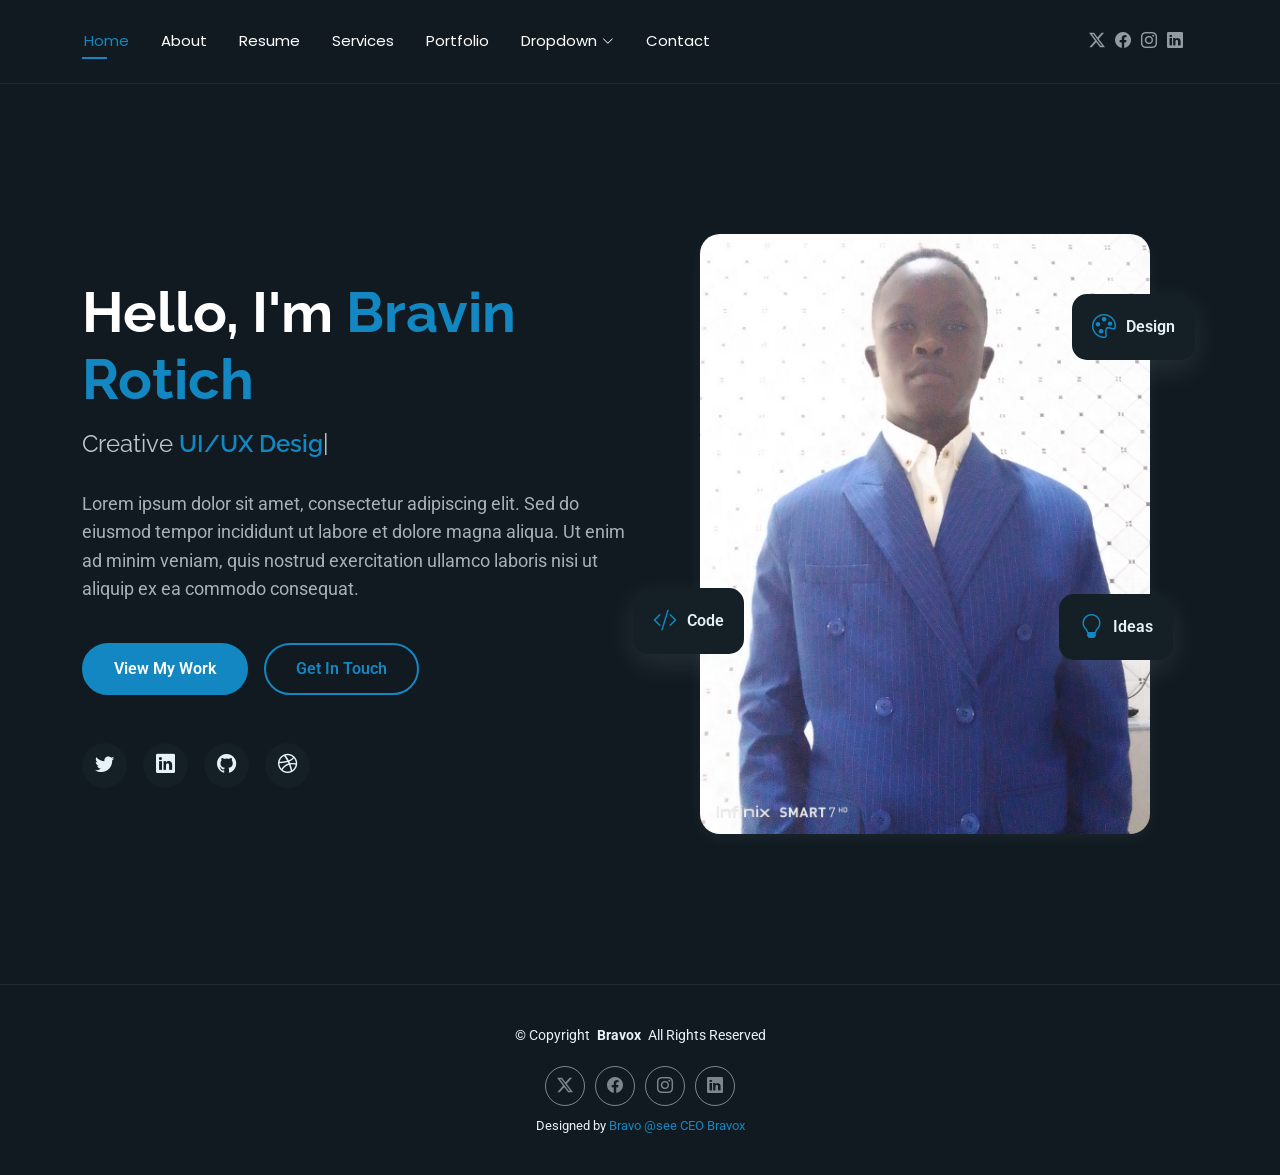
==== index.html @ 8ae65d76 "uploading the files to github now" ====
<!DOCTYPE html>
<html lang="en">

<head>
  <meta charset="utf-8">
  <meta content="width=device-width, initial-scale=1.0" name="viewport">
  <title>Index - FolioOne Bootstrap Template</title>
  <meta name="description" content="">
  <meta name="keywords" content="">

  <!-- Favicons -->
  <link href="assets/img/favicon.png" rel="icon">
  <link href="assets/img/apple-touch-icon.png" rel="apple-touch-icon">

  <!-- Fonts -->
  <link href="https://fonts.googleapis.com" rel="preconnect">
  <link href="https://fonts.gstatic.com" rel="preconnect" crossorigin>
  <link href="https://fonts.googleapis.com/css2?family=Roboto:ital,wght@0,100;0,300;0,400;0,500;0,700;0,900;1,100;1,300;1,400;1,500;1,700;1,900&family=Poppins:ital,wght@0,100;0,200;0,300;0,400;0,500;0,600;0,700;0,800;0,900;1,100;1,200;1,300;1,400;1,500;1,600;1,700;1,800;1,900&family=Raleway:ital,wght@0,100;0,200;0,300;0,400;0,500;0,600;0,700;0,800;0,900;1,100;1,200;1,300;1,400;1,500;1,600;1,700;1,800;1,900&display=swap" rel="stylesheet">

  <!-- Vendor CSS Files -->
  <link href="assets/vendor/bootstrap/css/bootstrap.min.css" rel="stylesheet">
  <link href="assets/vendor/bootstrap-icons/bootstrap-icons.css" rel="stylesheet">
  <link href="assets/vendor/aos/aos.css" rel="stylesheet">
  <link href="assets/vendor/swiper/swiper-bundle.min.css" rel="stylesheet">
  <link href="assets/vendor/glightbox/css/glightbox.min.css" rel="stylesheet">

  <!-- Main CSS File -->
  <link href="assets/css/main.css" rel="stylesheet">

  <!-- =======================================================
  * Template Name: FolioOne
  * Template URL: https://bootstrapmade.com/folioone-bootstrap-portfolio-website-template/
  * Updated: Aug 23 2025 with Bootstrap v5.3.7
  * Author: BootstrapMade.com
  * License: https://bootstrapmade.com/license/
  ======================================================== -->
</head>

<body class="index-page">

  <header id="header" class="header d-flex align-items-center light-background sticky-top">
    <div class="container position-relative d-flex align-items-center justify-content-between">

      <!-- <a href="index.html" class="logo d-flex align-items-center me-auto me-xl-0">
      <img src="assets/img/logo.webp" alt="">
      <h1 class="sitename">FolioOne</h1> 
    </a> -->

      <nav id="navmenu" class="navmenu">
        <ul>
          <li><a href="index.html" class="active">Home</a></li>
          <li><a href="about.html">About</a></li>
          <li><a href="resume.html">Resume</a></li>
          <li><a href="services.html">Services</a></li>
          <li><a href="portfolio.html">Portfolio</a></li>
          <li class="dropdown"><a href="#"><span>Dropdown</span> <i class="bi bi-chevron-down toggle-dropdown"></i></a>
            <ul>
              <li><a href="#">Dropdown 1</a></li>
              <li class="dropdown"><a href="#"><span>Deep Dropdown</span> <i class="bi bi-chevron-down toggle-dropdown"></i></a>
                <ul>
                  <li><a href="#">Deep Dropdown 1</a></li>
                  <li><a href="#">Deep Dropdown 2</a></li>
                  <li><a href="#">Deep Dropdown 3</a></li>
                  <li><a href="#">Deep Dropdown 4</a></li>
                  <li><a href="#">Deep Dropdown 5</a></li>
                </ul>
              </li>
              <li><a href="#">Dropdown 2</a></li>
              <li><a href="#">Dropdown 3</a></li>
              <li><a href="#">Dropdown 4</a></li>
            </ul>
          </li>
          <li><a href="contact.html">Contact</a></li>
        </ul>
        <i class="mobile-nav-toggle d-xl-none bi bi-list"></i>
      </nav>

      <div class="header-social-links">
        <a href="#" class="twitter"><i class="bi bi-twitter-x"></i></a>
        <a href="#" class="facebook"><i class="bi bi-facebook"></i></a>
        <a href="#" class="instagram"><i class="bi bi-instagram"></i></a>
        <a href="#" class="linkedin"><i class="bi bi-linkedin"></i></a>
      </div>

    </div>
  </header>

  <main class="main">

    <!-- Hero Section -->
    <section id="hero" class="hero section">

      <div class="container" data-aos="fade-up" data-aos-delay="100">

        <div class="row gy-4 align-items-center">
          <div class="col-lg-6 order-2 order-lg-1">
            <div class="hero-content">
              <h1 data-aos="fade-up" data-aos-delay="200">Hello, I'm <span class="highlight">Bravin Rotich</span></h1>
              <h2 data-aos="fade-up" data-aos-delay="300">Creative <span class="typed" data-typed-items="UI/UX Designer, Web Developer, Digital Artist, Brand Strategist"></span></h2>
              <p data-aos="fade-up" data-aos-delay="400">Lorem ipsum dolor sit amet, consectetur adipiscing elit. Sed do eiusmod tempor incididunt ut labore et dolore magna aliqua. Ut enim ad minim veniam, quis nostrud exercitation ullamco laboris nisi ut aliquip ex ea commodo consequat.</p>
              <div class="hero-actions" data-aos="fade-up" data-aos-delay="500">
                <a href="portfolio.html" class="btn btn-primary">View My Work</a>
                <a href="contact.html" class="btn btn-outline">Get In Touch</a>
              </div>
              <div class="social-links" data-aos="fade-up" data-aos-delay="600">
                <a href="#"><i class="bi bi-twitter"></i></a>
                <a href="#"><i class="bi bi-linkedin"></i></a>
                <a href="#"><i class="bi bi-github"></i></a>
                <a href="#"><i class="bi bi-dribbble"></i></a>
              </div>
            </div>
          </div>
          <div class="col-lg-6 order-1 order-lg-2">
            <div class="hero-image" data-aos="zoom-in" data-aos-delay="300">
              <div class="image-wrapper">
                <img src="assets/img/profile/bravox.jpg" alt="Sarah Mitchell" class="img-fluid">
                <div class="floating-elements">
                  <div class="floating-card design" data-aos="fade-left" data-aos-delay="700">
                    <i class="bi bi-palette"></i>
                    <span>Design</span>
                  </div>
                  <div class="floating-card code" data-aos="fade-right" data-aos-delay="800">
                    <i class="bi bi-code-slash"></i>
                    <span>Code</span>
                  </div>
                  <div class="floating-card creativity" data-aos="fade-up" data-aos-delay="900">
                    <i class="bi bi-lightbulb"></i>
                    <span>Ideas</span>
                  </div>
                </div>
              </div>
            </div>
          </div>
        </div>

      </div>

    </section><!-- /Hero Section -->

  </main>

  <footer id="footer" class="footer">

    <div class="container">
      <div class="copyright text-center ">
        <p>© <span>Copyright</span> <strong class="px-1 sitename">Bravox</strong> <span>All Rights Reserved<br></span></p>
      </div>
      <div class="social-links d-flex justify-content-center">
        <a href=""><i class="bi bi-twitter-x"></i></a>
        <a href=""><i class="bi bi-facebook"></i></a>
        <a href=""><i class="bi bi-instagram"></i></a>
        <a href=""><i class="bi bi-linkedin"></i></a>
      </div>
      <div class="credits">
        <!-- All the links in the footer should remain intact. -->
        <!-- You can delete the links only if you've purchased the pro version. -->
        <!-- Licensing information: https://bootstrapmade.com/license/ -->
        <!-- Purchase the pro version with working PHP/AJAX contact form: [buy-url] -->
        Designed by <a href="https://bootstrapmade.com/">Bravo @see CEO Bravox</a>
      </div>
    </div>

  </footer>

  <!-- Scroll Top -->
  <a href="#" id="scroll-top" class="scroll-top d-flex align-items-center justify-content-center"><i class="bi bi-arrow-up-short"></i></a>

  <!-- Preloader -->
  <div id="preloader"></div>

  <!-- Vendor JS Files -->
  <script src="assets/vendor/bootstrap/js/bootstrap.bundle.min.js"></script>
  <script src="assets/vendor/php-email-form/validate.js"></script>
  <script src="assets/vendor/aos/aos.js"></script>
  <script src="assets/vendor/typed.js/typed.umd.js"></script>
  <script src="assets/vendor/waypoints/noframework.waypoints.js"></script>
  <script src="assets/vendor/purecounter/purecounter_vanilla.js"></script>
  <script src="assets/vendor/swiper/swiper-bundle.min.js"></script>
  <script src="assets/vendor/imagesloaded/imagesloaded.pkgd.min.js"></script>
  <script src="assets/vendor/isotope-layout/isotope.pkgd.min.js"></script>
  <script src="assets/vendor/glightbox/js/glightbox.min.js"></script>

  <!-- Main JS File -->
  <script src="assets/js/main.js"></script>

</body>

</html>
---- assets/css/main.css ----
/**
* Template Name: FolioOne
* Template URL: https://bootstrapmade.com/folioone-bootstrap-portfolio-website-template/
* Updated: Aug 23 2025 with Bootstrap v5.3.7
* Author: BootstrapMade.com
* License: https://bootstrapmade.com/license/
*/

/*--------------------------------------------------------------
# Font & Color Variables
# Help: https://bootstrapmade.com/color-system/
--------------------------------------------------------------*/
/* Fonts */
:root {
  --default-font: "Roboto",  system-ui, -apple-system, "Segoe UI", Roboto, "Helvetica Neue", Arial, "Noto Sans", "Liberation Sans", sans-serif, "Apple Color Emoji", "Segoe UI Emoji", "Segoe UI Symbol", "Noto Color Emoji";
  --heading-font: "Raleway",  sans-serif;
  --nav-font: "Poppins",  sans-serif;
}

/* Global Colors - The following color variables are used throughout the website. Updating them here will change the color scheme of the entire website */
:root { 
  --background-color: #101a20; /* Background color for the entire website, including individual sections */
  --default-color: #e7f2f7; /* Default color used for the majority of the text content across the entire website */
  --heading-color: #ffffff; /* Color for headings, subheadings and title throughout the website */
  --accent-color: #1387c1; /* Accent color that represents your brand on the website. It's used for buttons, links, and other elements that need to stand out */
  --surface-color: #141f26; /* The surface color is used as a background of boxed elements within sections, such as cards, icon boxes, or other elements that require a visual separation from the global background. */
  --contrast-color: #ffffff; /* Contrast color for text, ensuring readability against backgrounds of accent, heading, or default colors. */
}

/* Nav Menu Colors - The following color variables are used specifically for the navigation menu. They are separate from the global colors to allow for more customization options */
:root {
  --nav-color: #ffffff;  /* The default color of the main navmenu links */
  --nav-hover-color: #1387c1; /* Applied to main navmenu links when they are hovered over or active */
  --nav-mobile-background-color: #213642; /* Used as the background color for mobile navigation menu */
  --nav-dropdown-background-color: #051117; /* Used as the background color for dropdown items that appear when hovering over primary navigation items */
  --nav-dropdown-color: #e7f2f7; /* Used for navigation links of the dropdown items in the navigation menu. */
  --nav-dropdown-hover-color: #1387c1; /* Similar to --nav-hover-color, this color is applied to dropdown navigation links when they are hovered over. */
}

/* Color Presets - These classes override global colors when applied to any section or element, providing reuse of the sam color scheme. */

.light-background {
  --background-color: #142027;
  --surface-color: #325264;
}

.dark-background {
  --background-color: #0b1419;
  --default-color: #ffffff;
  --heading-color: #ffffff;
  --surface-color: #252525;
  --contrast-color: #ffffff;
}

/* Smooth scroll */
:root {
  scroll-behavior: smooth;
}

/*--------------------------------------------------------------
# General Styling & Shared Classes
--------------------------------------------------------------*/
body {
  color: var(--default-color);
  background-color: var(--background-color);
  font-family: var(--default-font);
}

a {
  color: var(--accent-color);
  text-decoration: none;
  transition: 0.3s;
}

a:hover {
  color: color-mix(in srgb, var(--accent-color), transparent 25%);
  text-decoration: none;
}

h1,
h2,
h3,
h4,
h5,
h6 {
  color: var(--heading-color);
  font-family: var(--heading-font);
}

/* PHP Email Form Messages
------------------------------*/
.php-email-form .error-message {
  display: none;
  background: #df1529;
  color: #ffffff;
  text-align: left;
  padding: 15px;
  margin-bottom: 24px;
  font-weight: 600;
}

.php-email-form .sent-message {
  display: none;
  color: #ffffff;
  background: #059652;
  text-align: center;
  padding: 15px;
  margin-bottom: 24px;
  font-weight: 600;
}

.php-email-form .loading {
  display: none;
  background: var(--surface-color);
  text-align: center;
  padding: 15px;
  margin-bottom: 24px;
}

.php-email-form .loading:before {
  content: "";
  display: inline-block;
  border-radius: 50%;
  width: 24px;
  height: 24px;
  margin: 0 10px -6px 0;
  border: 3px solid var(--accent-color);
  border-top-color: var(--surface-color);
  animation: php-email-form-loading 1s linear infinite;
}

@keyframes php-email-form-loading {
  0% {
    transform: rotate(0deg);
  }

  100% {
    transform: rotate(360deg);
  }
}

/*--------------------------------------------------------------
# Global Header
--------------------------------------------------------------*/
.header {
  --background-color: rgba(255, 255, 255, 0);
  color: var(--default-color);
  background-color: var(--background-color);
  padding: 15px 0;
  transition: all 0.5s;
  z-index: 997;
  border-bottom: 1px solid color-mix(in srgb, var(--default-color), transparent 92%);
}

.header .logo {
  line-height: 1;
}

.header .logo img {
  max-height: 36px;
  margin-right: 8px;
}

.header .logo h1 {
  font-size: 32px;
  margin: 0;
  font-weight: 400;
  color: var(--heading-color);
}

.header .header-social-links {
  padding-right: 15px;
}

.header .header-social-links a {
  color: color-mix(in srgb, var(--default-color), transparent 40%);
  padding-left: 6px;
  display: inline-block;
  transition: 0.3s;
  font-size: 16px;
}

.header .header-social-links a:hover {
  color: var(--default-color);
}

.header .header-social-links a i {
  line-height: 0px;
}

@media (max-width: 1200px) {
  .header .logo {
    order: 1;
  }

  .header .header-social-links {
    order: 2;
  }

  .header .navmenu {
    order: 3;
  }
}

/* Global Header on Scroll
------------------------------*/
.scrolled .header {
  --background-color: rgba(16, 26, 32, 0.9);
}

/*--------------------------------------------------------------
# Navigation Menu
--------------------------------------------------------------*/
/* Desktop Navigation */
@media (min-width: 1200px) {
  .navmenu {
    padding: 0;
  }

  .navmenu ul {
    margin: 0;
    padding: 0;
    display: flex;
    list-style: none;
    align-items: center;
  }

  .navmenu li {
    position: relative;
  }

  .navmenu>ul>li {
    white-space: nowrap;
    padding: 15px 28px 15px 0;
  }

  .navmenu>ul>li:last-child {
    padding-right: 0;
  }

  .navmenu a,
  .navmenu a:focus {
    color: var(--nav-color);
    font-size: 15px;
    padding: 0 2px;
    font-family: var(--nav-font);
    font-weight: 400;
    display: flex;
    align-items: center;
    justify-content: space-between;
    white-space: nowrap;
    transition: 0.3s;
    position: relative;
  }

  .navmenu a i,
  .navmenu a:focus i {
    font-size: 12px;
    line-height: 0;
    margin-left: 5px;
    transition: 0.3s;
  }

  .navmenu>ul>li>a:before {
    content: "";
    position: absolute;
    height: 2px;
    bottom: -6px;
    left: 0;
    background-color: var(--nav-hover-color);
    visibility: hidden;
    width: 0px;
    transition: all 0.3s ease-in-out 0s;
  }

  .navmenu a:hover:before,
  .navmenu li:hover>a:before,
  .navmenu .active:before {
    visibility: visible;
    width: 25px;
  }

  .navmenu li:hover>a,
  .navmenu .active,
  .navmenu .active:focus {
    color: var(--nav-hover-color);
  }

  .navmenu .dropdown ul {
    margin: 0;
    padding: 10px 0;
    background: var(--nav-dropdown-background-color);
    display: block;
    position: absolute;
    visibility: hidden;
    left: -5px;
    top: 130%;
    opacity: 0;
    transition: 0.3s;
    border-radius: 4px;
    z-index: 99;
    box-shadow: 0px 0px 30px rgba(0, 0, 0, 0.1);
  }

  .navmenu .dropdown ul li {
    min-width: 200px;
  }

  .navmenu .dropdown ul a {
    padding: 10px 20px;
    font-size: 15px;
    text-transform: none;
    color: var(--nav-dropdown-color);
  }

  .navmenu .dropdown ul a i {
    font-size: 12px;
  }

  .navmenu .dropdown ul a:hover,
  .navmenu .dropdown ul .active:hover,
  .navmenu .dropdown ul li:hover>a {
    color: var(--nav-dropdown-hover-color);
  }

  .navmenu .dropdown:hover>ul {
    opacity: 1;
    top: 100%;
    visibility: visible;
  }

  .navmenu .dropdown .dropdown ul {
    top: 0;
    left: -90%;
    visibility: hidden;
  }

  .navmenu .dropdown .dropdown:hover>ul {
    opacity: 1;
    top: 0;
    left: -100%;
    visibility: visible;
  }
}

/* Mobile Navigation */
@media (max-width: 1199px) {
  .mobile-nav-toggle {
    color: var(--nav-color);
    font-size: 28px;
    line-height: 0;
    margin-right: 10px;
    cursor: pointer;
    transition: color 0.3s;
  }

  .navmenu {
    padding: 0;
    z-index: 9997;
  }

  .navmenu ul {
    display: none;
    list-style: none;
    position: absolute;
    inset: 60px 20px 20px 20px;
    padding: 10px 0;
    margin: 0;
    border-radius: 6px;
    background-color: var(--nav-mobile-background-color);
    border: 1px solid color-mix(in srgb, var(--default-color), transparent 90%);
    box-shadow: none;
    overflow-y: auto;
    transition: 0.3s;
    z-index: 9998;
  }

  .navmenu a,
  .navmenu a:focus {
    color: var(--nav-dropdown-color);
    padding: 10px 20px;
    font-family: var(--nav-font);
    font-size: 17px;
    font-weight: 500;
    display: flex;
    align-items: center;
    justify-content: space-between;
    white-space: nowrap;
    transition: 0.3s;
  }

  .navmenu a i,
  .navmenu a:focus i {
    font-size: 12px;
    line-height: 0;
    margin-left: 5px;
    width: 30px;
    height: 30px;
    display: flex;
    align-items: center;
    justify-content: center;
    border-radius: 50%;
    transition: 0.3s;
    background-color: color-mix(in srgb, var(--accent-color), transparent 90%);
  }

  .navmenu a i:hover,
  .navmenu a:focus i:hover {
    background-color: var(--accent-color);
    color: var(--contrast-color);
  }

  .navmenu a:hover,
  .navmenu .active,
  .navmenu .active:focus {
    color: var(--nav-dropdown-hover-color);
  }

  .navmenu .active i,
  .navmenu .active:focus i {
    background-color: var(--accent-color);
    color: var(--contrast-color);
    transform: rotate(180deg);
  }

  .navmenu .dropdown ul {
    position: static;
    display: none;
    z-index: 99;
    padding: 10px 0;
    margin: 10px 20px;
    background-color: var(--nav-dropdown-background-color);
    transition: all 0.5s ease-in-out;
  }

  .navmenu .dropdown ul ul {
    background-color: rgba(33, 37, 41, 0.1);
  }

  .navmenu .dropdown>.dropdown-active {
    display: block;
    background-color: rgba(33, 37, 41, 0.03);
  }

  .mobile-nav-active {
    overflow: hidden;
  }

  .mobile-nav-active .mobile-nav-toggle {
    color: #fff;
    position: absolute;
    font-size: 32px;
    top: 15px;
    right: 15px;
    margin-right: 0;
    z-index: 9999;
  }

  .mobile-nav-active .navmenu {
    position: fixed;
    overflow: hidden;
    inset: 0;
    background: rgba(33, 37, 41, 0.8);
    transition: 0.3s;
  }

  .mobile-nav-active .navmenu>ul {
    display: block;
  }
}

/*--------------------------------------------------------------
# Global Footer
--------------------------------------------------------------*/
.footer {
  color: var(--default-color);
  background-color: var(--background-color);
  font-size: 14px;
  padding: 40px 0;
  position: relative;
  border-top: 1px solid color-mix(in srgb, var(--default-color), transparent 92%);
}

.footer .copyright p {
  margin-bottom: 0;
}

.footer .social-links {
  margin-top: 20px;
}

.footer .social-links a {
  display: flex;
  align-items: center;
  justify-content: center;
  width: 40px;
  height: 40px;
  border-radius: 50%;
  border: 1px solid color-mix(in srgb, var(--default-color), transparent 50%);
  font-size: 16px;
  color: color-mix(in srgb, var(--default-color), transparent 50%);
  margin: 0 5px;
  transition: 0.3s;
}

.footer .social-links a:hover {
  color: var(--accent-color);
  border-color: var(--accent-color);
}

.footer .credits {
  margin-top: 10px;
  font-size: 13px;
  text-align: center;
}

/*--------------------------------------------------------------
# Preloader
--------------------------------------------------------------*/
#preloader {
  position: fixed;
  inset: 0;
  z-index: 9999;
  overflow: hidden;
  background-color: var(--background-color);
  transition: all 0.6s ease-out;
  width: 100%;
  height: 100vh;
}

#preloader:before,
#preloader:after {
  content: "";
  position: absolute;
  border: 4px solid var(--accent-color);
  border-radius: 50%;
  animation: animate-preloader 2s cubic-bezier(0, 0.2, 0.8, 1) infinite;
}

#preloader:after {
  animation-delay: -0.5s;
}

@keyframes animate-preloader {
  0% {
    width: 10px;
    height: 10px;
    top: calc(50% - 5px);
    left: calc(50% - 5px);
    opacity: 1;
  }

  100% {
    width: 72px;
    height: 72px;
    top: calc(50% - 36px);
    left: calc(50% - 36px);
    opacity: 0;
  }
}

/*--------------------------------------------------------------
# Scroll Top Button
--------------------------------------------------------------*/
.scroll-top {
  position: fixed;
  visibility: hidden;
  opacity: 0;
  right: 15px;
  bottom: -15px;
  z-index: 99999;
  background-color: var(--accent-color);
  width: 44px;
  height: 44px;
  border-radius: 50px;
  transition: all 0.4s;
}

.scroll-top i {
  font-size: 24px;
  color: var(--contrast-color);
  line-height: 0;
}

.scroll-top:hover {
  background-color: color-mix(in srgb, var(--accent-color), transparent 20%);
  color: var(--contrast-color);
}

.scroll-top.active {
  visibility: visible;
  opacity: 1;
  bottom: 15px;
}

/*--------------------------------------------------------------
# Disable aos animation delay on mobile devices
--------------------------------------------------------------*/
@media screen and (max-width: 768px) {
  [data-aos-delay] {
    transition-delay: 0 !important;
  }
}

/*--------------------------------------------------------------
# Global Page Titles & Breadcrumbs
--------------------------------------------------------------*/
.page-title {
  color: var(--default-color);
  background-color: var(--background-color);
  position: relative;
}

.page-title .heading {
  padding: 80px 0;
  border-top: 1px solid color-mix(in srgb, var(--default-color), transparent 90%);
}

.page-title .heading h1 {
  font-size: 38px;
  font-weight: 700;
}

.page-title nav {
  background-color: color-mix(in srgb, var(--default-color), transparent 96%);
  padding: 20px 0;
}

.page-title nav ol {
  display: flex;
  flex-wrap: wrap;
  list-style: none;
  padding: 0;
  margin: 0;
  font-size: 16px;
  font-weight: 400;
}

.page-title nav ol li+li {
  padding-left: 10px;
}

.page-title nav ol li+li::before {
  content: "/";
  display: inline-block;
  padding-right: 10px;
  color: color-mix(in srgb, var(--default-color), transparent 70%);
}

/*--------------------------------------------------------------
# Global Sections
--------------------------------------------------------------*/
section,
.section {
  color: var(--default-color);
  background-color: var(--background-color);
  padding: 60px 0;
  scroll-margin-top: 100px;
  overflow: clip;
}

@media (max-width: 1199px) {

  section,
  .section {
    scroll-margin-top: 66px;
  }
}

/*--------------------------------------------------------------
# Global Section Titles
--------------------------------------------------------------*/
.section-title {
  text-align: center;
  padding-bottom: 60px;
  position: relative;
}

.section-title h2 {
  font-size: 3.5rem;
  font-weight: 400;
  line-height: 1.2;
  color: var(--heading-color);
  margin-bottom: 1.5rem;
  letter-spacing: -1px;
}

@media (max-width: 768px) {
  .section-title h2 {
    font-size: 2.5rem;
  }
}

.section-title p {
  font-size: 1.125rem;
  line-height: 1.8;
  color: color-mix(in srgb, var(--default-color), transparent 25%);
  max-width: 900px;
  margin: 0 auto;
  text-wrap: balance;
}

/*--------------------------------------------------------------
# Hero Section
--------------------------------------------------------------*/
.hero {
  padding: 80px 0;
  min-height: 100vh;
  display: flex;
  align-items: center;
}

.hero .hero-content h1 {
  font-size: 3.5rem;
  font-weight: 700;
  margin-bottom: 1rem;
  line-height: 1.2;
}

.hero .hero-content h1 .highlight {
  color: var(--accent-color);
  position: relative;
}

.hero .hero-content h1 .highlight::after {
  content: "";
  position: absolute;
  bottom: 0;
  left: 0;
  width: 100%;
  height: 3px;
  background: linear-gradient(90deg, var(--accent-color), color-mix(in srgb, var(--accent-color), transparent 50%));
  border-radius: 2px;
}

@media (max-width: 768px) {
  .hero .hero-content h1 {
    font-size: 2.5rem;
  }
}

.hero .hero-content h2 {
  font-size: 1.5rem;
  font-weight: 400;
  margin-bottom: 2rem;
  color: color-mix(in srgb, var(--default-color), transparent 20%);
}

.hero .hero-content h2 .typed {
  color: var(--accent-color);
  font-weight: 600;
}

@media (max-width: 768px) {
  .hero .hero-content h2 {
    font-size: 1.25rem;
  }
}

.hero .hero-content p {
  font-size: 1.1rem;
  line-height: 1.6;
  margin-bottom: 2.5rem;
  color: color-mix(in srgb, var(--default-color), transparent 30%);
}

.hero .hero-actions {
  display: flex;
  gap: 1rem;
  margin-bottom: 3rem;
}

.hero .hero-actions .btn {
  padding: 12px 30px;
  border-radius: 50px;
  font-weight: 600;
  text-decoration: none;
  transition: all 0.3s ease;
  border: 2px solid;
}

.hero .hero-actions .btn.btn-primary {
  background: var(--accent-color);
  color: var(--contrast-color);
  border-color: var(--accent-color);
}

.hero .hero-actions .btn.btn-primary:hover {
  background: color-mix(in srgb, var(--accent-color), black 15%);
  border-color: color-mix(in srgb, var(--accent-color), black 15%);
  transform: translateY(-2px);
}

.hero .hero-actions .btn.btn-outline {
  background: transparent;
  color: var(--accent-color);
  border-color: var(--accent-color);
}

.hero .hero-actions .btn.btn-outline:hover {
  transform: translateY(-2px);
}

@media (max-width: 576px) {
  .hero .hero-actions {
    flex-direction: column;
  }

  .hero .hero-actions .btn {
    text-align: center;
  }
}

.hero .social-links {
  display: flex;
  gap: 1rem;
}

.hero .social-links a {
  width: 45px;
  height: 45px;
  background: var(--surface-color);
  border-radius: 50%;
  display: flex;
  align-items: center;
  justify-content: center;
  color: var(--default-color);
  font-size: 1.2rem;
  transition: all 0.3s ease;
}

.hero .social-links a:hover {
  background: var(--accent-color);
  color: var(--contrast-color);
  transform: translateY(-3px);
  box-shadow: 0 8px 25px color-mix(in srgb, var(--accent-color), transparent 70%);
}

.hero .hero-image {
  position: relative;
}

.hero .hero-image .image-wrapper {
  position: relative;
  max-width: 450px;
  margin: 0 auto;
}

.hero .hero-image .image-wrapper img {
  border-radius: 20px;
  box-shadow: 0 5px 15px color-mix(in srgb, var(--default-color), transparent 95%);
  transition: transform 0.3s ease;
}

.hero .hero-image .image-wrapper img:hover {
  transform: scale(1.02);
}

.hero .hero-image .floating-elements {
  position: absolute;
  top: 0;
  left: 0;
  right: 0;
  bottom: 0;
  pointer-events: none;
}

.hero .hero-image .floating-elements .floating-card {
  position: absolute;
  background: var(--surface-color);
  padding: 15px 20px;
  border-radius: 15px;
  box-shadow: 0 10px 30px color-mix(in srgb, var(--default-color), transparent 90%);
  display: flex;
  align-items: center;
  gap: 10px;
  font-weight: 600;
  animation: float 3s ease-in-out infinite;
}

.hero .hero-image .floating-elements .floating-card i {
  font-size: 1.5rem;
  color: var(--accent-color);
}

.hero .hero-image .floating-elements .floating-card.design {
  top: 10%;
  right: -10%;
  animation-delay: 0s;
}

.hero .hero-image .floating-elements .floating-card.code {
  bottom: 30%;
  left: -15%;
  animation-delay: 1s;
}

.hero .hero-image .floating-elements .floating-card.creativity {
  top: 60%;
  right: -5%;
  animation-delay: 2s;
}

@media (max-width: 992px) {
  .hero .hero-image .floating-elements .floating-card {
    display: none;
  }
}

@keyframes float {

  0%,
  100% {
    transform: translateY(0px);
  }

  50% {
    transform: translateY(-10px);
  }
}

@media (max-width: 992px) {
  .hero .hero-content {
    text-align: center;
    margin-bottom: 3rem;
  }
}

/*--------------------------------------------------------------
# About Section
--------------------------------------------------------------*/
.about .intro-content .eyebrow {
  display: inline-block;
  letter-spacing: 0.12em;
  text-transform: uppercase;
  font-size: 12px;
  color: color-mix(in srgb, var(--default-color), transparent 40%);
  margin-bottom: 16px;
}

.about .intro-content .headline {
  font-family: var(--heading-font);
  font-weight: 300;
  line-height: 1.2;
  font-size: clamp(28px, 4vw, 44px);
  margin: 0 0 24px 0;
}

.about .intro-content .lead {
  font-size: 18px;
  line-height: 1.8;
  color: color-mix(in srgb, var(--default-color), transparent 10%);
  margin-bottom: 24px;
}

.about .intro-content p {
  line-height: 1.8;
  margin-bottom: 24px;
  color: color-mix(in srgb, var(--default-color), transparent 5%);
}

.about .intro-content .cta-group {
  display: flex;
  gap: 24px;
  align-items: center;
  margin-top: 24px;
}

.about .intro-content .cta-group .btn-ghost {
  display: inline-flex;
  align-items: center;
  gap: 8px;
  padding: 12px 18px;
  border-radius: 6px;
  color: var(--accent-color);
  background: color-mix(in srgb, var(--accent-color), transparent 92%);
  border: 1px solid color-mix(in srgb, var(--accent-color), transparent 70%);
  transition: 0.3s ease-in-out;
}

.about .intro-content .cta-group .btn-ghost:hover,
.about .intro-content .cta-group .btn-ghost:focus {
  color: var(--contrast-color);
  background: var(--accent-color);
  border-color: var(--accent-color);
  outline: none;
  box-shadow: 0 0 0 3px color-mix(in srgb, var(--accent-color), transparent 70%);
}

.about .intro-content .cta-group .link-underline {
  display: inline-flex;
  align-items: center;
  gap: 8px;
  position: relative;
  color: var(--accent-color);
  padding-bottom: 4px;
  transition: 0.3s ease-in-out;
}

.about .intro-content .cta-group .link-underline::after {
  content: "";
  position: absolute;
  left: 0;
  right: 0;
  bottom: 0;
  height: 1px;
  background: color-mix(in srgb, var(--accent-color), transparent 40%);
  transform: scaleX(0.4);
  transform-origin: left;
  transition: 0.3s ease-in-out;
}

.about .intro-content .cta-group .link-underline:hover,
.about .intro-content .cta-group .link-underline:focus {
  color: color-mix(in srgb, var(--accent-color), transparent 10%);
  outline: none;
}

.about .intro-content .cta-group .link-underline:hover::after,
.about .intro-content .cta-group .link-underline:focus::after {
  transform: scaleX(1);
}

.about .profile-figure {
  margin: 0;
}

.about .profile-figure .profile-photo {
  width: 88%;
  max-width: 440px;
  border-radius: 18px;
  box-shadow: 0 10px 30px color-mix(in srgb, var(--default-color), transparent 92%);
  transform: translateY(0);
  transition: transform 0.3s ease-in-out;
}

.about .profile-figure .profile-caption {
  margin-top: 24px;
  display: flex;
  align-items: center;
  justify-content: center;
}

.about .profile-figure .profile-caption .meta {
  font-size: 14px;
  color: color-mix(in srgb, var(--default-color), transparent 20%);
}

.about .profile-figure .profile-caption .meta .funfact {
  font-size: 13px;
  margin-top: 4px;
  color: color-mix(in srgb, var(--default-color), transparent 35%);
}

.about .profile-figure:hover .profile-photo {
  transform: translateY(-4px);
}

.about .skill-item {
  padding: 24px;
  border-radius: 6px;
  transition: 0.3s ease-in-out;
  background: color-mix(in srgb, var(--surface-color), var(--accent-color) 2%);
  border: 1px solid color-mix(in srgb, var(--default-color), transparent 88%);
  height: 100%;
}

.about .skill-item i {
  font-size: 24px;
  color: var(--accent-color);
  margin-bottom: 16px;
  display: inline-block;
}

.about .skill-item h3 {
  font-size: 16px;
  margin-bottom: 6px;
  font-weight: 500;
}

.about .skill-item p {
  margin: 0;
  font-size: 14px;
  color: color-mix(in srgb, var(--default-color), transparent 25%);
}

.about .skill-item:hover {
  transform: translateY(-3px);
  border-color: color-mix(in srgb, var(--accent-color), transparent 60%);
  box-shadow: 0 10px 30px color-mix(in srgb, var(--default-color), transparent 92%);
}

.about .timeline-item {
  position: relative;
  padding-left: 26px;
}

.about .timeline-item time {
  display: inline-block;
  font-size: 12px;
  letter-spacing: 0.08em;
  text-transform: uppercase;
  color: color-mix(in srgb, var(--default-color), transparent 45%);
  margin-bottom: 6px;
}

.about .timeline-item h4 {
  font-size: 18px;
  font-weight: 400;
  margin: 0 0 6px;
}

.about .timeline-item p {
  font-size: 14px;
  color: color-mix(in srgb, var(--default-color), transparent 25%);
  margin: 0;
}

.about .timeline-item .dot {
  position: absolute;
  left: 0;
  top: 4px;
  width: 10px;
  height: 10px;
  border-radius: 50%;
  background: var(--accent-color);
  box-shadow: 0 0 0 6px color-mix(in srgb, var(--accent-color), transparent 80%);
}

.about .personal-quote {
  padding: 24px 0;
}

.about .personal-quote p {
  font-family: var(--heading-font);
  font-weight: 300;
  font-size: clamp(20px, 3vw, 28px);
  line-height: 1.5;
  color: color-mix(in srgb, var(--default-color), transparent 5%);
  margin: 0 auto;
  max-width: 800px;
}

.about .fact-pill {
  display: flex;
  align-items: center;
  justify-content: center;
  gap: 10px;
  padding: 10px 14px;
  border-radius: 999px;
  border: 1px solid color-mix(in srgb, var(--default-color), transparent 85%);
  background: var(--surface-color);
  color: color-mix(in srgb, var(--default-color), transparent 10%);
  transition: 0.3s ease-in-out;
}

.about .fact-pill i {
  color: var(--accent-color);
}

.about .fact-pill span {
  font-size: 14px;
}

.about .fact-pill:hover {
  transform: translateY(-2px);
  border-color: color-mix(in srgb, var(--accent-color), transparent 60%);
  box-shadow: 0 10px 30px color-mix(in srgb, var(--default-color), transparent 92%);
}

.about .fact-pill:focus-within {
  box-shadow: 0 0 0 3px color-mix(in srgb, var(--accent-color), transparent 70%);
}

@media (max-width: 992px) {
  .about .profile-figure {
    text-align: center !important;
  }

  .about .profile-figure .profile-photo {
    width: 72%;
  }

  .about .intro-content .cta-group {
    flex-wrap: wrap;
  }
}

@media (max-width: 576px) {
  .about .profile-figure .profile-photo {
    width: 100%;
  }
}

/*--------------------------------------------------------------
# Skills Section
--------------------------------------------------------------*/
.skills .skill-box {
  background-color: var(--surface-color);
  padding: 2rem;
  border-radius: 8px;
  box-shadow: 0 0 20px rgba(0, 0, 0, 0.05);
}

.skills .skill-box h3 {
  font-size: 1.2rem;
  margin-bottom: 1rem;
  font-weight: 600;
}

.skills .skill-box p {
  font-size: 0.9rem;
  margin-bottom: 0.8rem;
  opacity: 0.6;
}

.skills .skill-box .progress {
  background-color: color-mix(in srgb, var(--accent-color), transparent 85%);
  border-radius: 50px;
  height: 8px;
  margin-top: 5px;
  overflow: hidden;
}

.skills .skill-box .progress .progress-bar {
  background-color: var(--accent-color);
  height: 100%;
  position: relative;
  border-radius: 50px;
  transition: 0.9s;
  width: 1px;
}

/*--------------------------------------------------------------
# Stats Section
--------------------------------------------------------------*/
.stats .avatars {
  position: relative;
}

.stats .avatars img {
  width: 60px;
  height: 60px;
  border: 3px solid var(--accent-color);
  margin-right: -15px;
  transition: transform 0.3s ease;
}

.stats .avatars img:hover {
  transform: translateY(-5px);
  z-index: 2;
}

.stats .counters h2 {
  color: var(--heading-color);
  font-size: 48px;
  font-weight: 700;
  margin-bottom: 10px;
}

.stats .counters h2 span {
  display: inline-block;
}

.stats .counters p {
  color: var(--default-color);
  font-size: 18px;
  margin: 0;
  opacity: 0.9;
}

@media (max-width: 991px) {
  .stats .row {
    text-align: center;
  }

  .stats .avatars {
    justify-content: center;
    margin-bottom: 40px;
  }

  .stats .counters h2 {
    font-size: 36px;
  }

  .stats .counters p {
    font-size: 16px;
  }

  .stats .counters .col-md-4 {
    margin-bottom: 30px;
  }

  .stats .counters .col-md-4:last-child {
    margin-bottom: 0;
  }
}

@media (max-width: 576px) {
  .stats {
    padding: 60px 0;
  }

  .stats .avatars {
    flex-wrap: wrap;
    justify-content: center;
  }

  .stats .avatars img {
    margin: 0 -8px;
  }
}

/*--------------------------------------------------------------
# Testimonials Section
--------------------------------------------------------------*/
.testimonials .testimonials-carousel,
.testimonials .testimonials-slider {
  overflow: hidden;
}

.testimonials .testimonial-item .testimonial-content {
  border-left: 3px solid var(--accent-color);
  padding-left: 30px;
}

.testimonials .testimonial-item .testimonial-img {
  border-radius: 50%;
  border: 4px solid var(--background-color);
  margin: 0 auto;
}

.testimonials .testimonial-item h3 {
  font-size: 20px;
  font-weight: bold;
  margin: 10px 0 5px 0;
}

.testimonials .testimonial-item h4 {
  font-size: 14px;
  color: color-mix(in srgb, var(--default-color), transparent 40%);
  margin: 0 0 10px 0;
}

.testimonials .testimonial-item .stars i {
  color: #ffc107;
  margin: 0 1px;
}

.testimonials .testimonial-item .quote-icon-left,
.testimonials .testimonial-item .quote-icon-right {
  color: color-mix(in srgb, var(--accent-color), transparent 50%);
  font-size: 26px;
  line-height: 0;
}

.testimonials .testimonial-item .quote-icon-left {
  display: inline-block;
  left: -5px;
  position: relative;
}

.testimonials .testimonial-item .quote-icon-right {
  display: inline-block;
  right: -5px;
  position: relative;
  top: 10px;
  transform: scale(-1, -1);
}

.testimonials .testimonial-item p {
  font-style: italic;
}

.testimonials .swiper-wrapper {
  height: auto;
}

.testimonials .swiper-pagination {
  margin-top: 30px;
  position: relative;
}

.testimonials .swiper-pagination .swiper-pagination-bullet {
  width: 12px;
  height: 12px;
  background-color: color-mix(in srgb, var(--default-color), transparent 85%);
  opacity: 1;
}

.testimonials .swiper-pagination .swiper-pagination-bullet-active {
  background-color: var(--accent-color);
}

/*--------------------------------------------------------------
# Resume Section
--------------------------------------------------------------*/
.resume .resume-item {
  margin-bottom: 3rem;
}

.resume .resume-item .resume-title {
  font-size: 1.75rem;
  font-weight: 700;
  margin-bottom: 1.5rem;
  padding-bottom: 1.5rem;
  position: relative;
  color: var(--heading-color);
}

.resume .resume-item .resume-title::after {
  content: "";
  position: absolute;
  display: block;
  width: 50px;
  height: 3px;
  background: var(--accent-color);
  bottom: 0;
  left: 0;
}

.resume .resume-item .resume-content {
  padding-left: 1.25rem;
  border-left: 2px solid color-mix(in srgb, var(--accent-color), transparent 85%);
}

.resume .resume-item article {
  position: relative;
  margin-bottom: 2.5rem;
}

.resume .resume-item article::before {
  content: "";
  position: absolute;
  width: 16px;
  height: 16px;
  border-radius: 50%;
  left: -1.8rem;
  top: 0.25rem;
  background: var(--background-color);
  border: 2px solid var(--accent-color);
}

.resume .resume-item article h4 {
  font-size: 1.25rem;
  font-weight: 600;
  margin-bottom: 0.5rem;
  color: var(--heading-color);
}

.resume .resume-item article h5 {
  font-size: 1rem;
  background: color-mix(in srgb, var(--accent-color), transparent 92%);
  padding: 0.375rem 0.75rem;
  display: inline-block;
  font-weight: 600;
  margin: 0.5rem 0;
  color: var(--accent-color);
  border-radius: 4px;
}

.resume .resume-item article .institution,
.resume .resume-item article .company {
  font-size: 1rem;
  margin-bottom: 1rem;
  color: color-mix(in srgb, var(--default-color), transparent 25%);
}

.resume .resume-item article p {
  margin-bottom: 1rem;
}

.resume .resume-item article ul {
  padding-left: 1.25rem;
  margin-bottom: 0;
}

.resume .resume-item article ul li {
  padding-bottom: 0.75rem;
  position: relative;
}

.resume .resume-item article ul li:last-child {
  padding-bottom: 0;
}

.resume .skill-item {
  margin-bottom: 2rem;
}

.resume .skill-item h4 {
  font-size: 1rem;
  font-weight: 600;
  margin-bottom: 0.75rem;
  color: var(--heading-color);
}

.resume .skill-item .progress {
  height: 0.75rem;
  background-color: color-mix(in srgb, var(--accent-color), transparent 92%);
  border-radius: 1rem;
  overflow: visible;
}

.resume .skill-item .progress .progress-bar {
  background-color: var(--accent-color);
  position: relative;
  border-radius: 1rem;
  width: 0;
  transition: width 1s ease;
}

.resume .skill-item .progress .progress-bar::after {
  content: attr(aria-valuenow) "%";
  position: absolute;
  right: 0;
  top: -1.75rem;
  font-size: 0.875rem;
  font-weight: 600;
  color: var(--accent-color);
}

@media (max-width: 991.98px) {
  .resume .resume-item {
    margin-bottom: 2rem;
  }
}

@media (max-width: 767.98px) {
  .resume .resume-content {
    padding-left: 1rem !important;
  }

  .resume article::before {
    left: -2rem !important;
  }
}

/*--------------------------------------------------------------
# Services Section
--------------------------------------------------------------*/
.services .service-item {
  display: flex;
  background-color: var(--surface-color);
  border-radius: 12px;
  padding: 2rem;
  height: 100%;
  position: relative;
  overflow: hidden;
  box-shadow: 0 5px 20px rgba(0, 0, 0, 0.03);
  transition: all 0.4s ease;
}

.services .service-item::before {
  content: "";
  position: absolute;
  left: 0;
  top: 0;
  height: 100%;
  width: 4px;
  background-color: var(--accent-color);
  transform: scaleY(0);
  transform-origin: bottom;
  transition: transform 0.4s cubic-bezier(0.65, 0, 0.35, 1);
}

.services .service-item:hover {
  box-shadow: 0 10px 30px rgba(0, 0, 0, 0.08);
  transform: translateY(-5px);
}

.services .service-item:hover::before {
  transform: scaleY(1);
}

.services .service-item:hover .service-icon {
  background-color: var(--accent-color);
  color: var(--contrast-color);
  transform: rotateY(180deg);
}

.services .service-item:hover .service-icon i {
  transform: rotateY(180deg);
}

.services .service-item:hover .service-link i {
  transform: translateX(5px);
}

.services .service-icon {
  flex-shrink: 0;
  width: 70px;
  height: 70px;
  border-radius: 12px;
  background-color: color-mix(in srgb, var(--accent-color), transparent 90%);
  color: var(--accent-color);
  display: flex;
  align-items: center;
  justify-content: center;
  margin-right: 1.5rem;
  transition: all 0.5s ease;
}

.services .service-icon i {
  font-size: 2rem;
  transition: transform 0.5s ease;
}

.services .service-content {
  flex-grow: 1;
}

.services .service-content h3 {
  font-size: 1.4rem;
  margin-bottom: 1rem;
  font-weight: 700;
  color: var(--heading-color);
}

.services .service-content p {
  margin-bottom: 1.25rem;
  color: color-mix(in srgb, var(--default-color), transparent 20%);
}

.services .service-link {
  display: inline-flex;
  align-items: center;
  color: var(--accent-color);
  font-weight: 600;
  text-decoration: none;
  transition: color 0.3s ease;
}

.services .service-link span {
  margin-right: 0.5rem;
}

.services .service-link i {
  transition: transform 0.3s ease;
}

.services .service-link:hover {
  color: color-mix(in srgb, var(--accent-color), transparent 25%);
}

@media (max-width: 767.98px) {
  .services .service-item {
    padding: 1.5rem;
    margin-bottom: 1rem;
  }

  .services .service-icon {
    width: 60px;
    height: 60px;
    margin-right: 1rem;
  }

  .services .service-icon i {
    font-size: 1.5rem;
  }

  .services .service-content h3 {
    font-size: 1.2rem;
    margin-bottom: 0.75rem;
  }

  .services .service-content p {
    margin-bottom: 1rem;
    font-size: 0.95rem;
  }
}

@media (max-width: 575.98px) {
  .services .service-item {
    flex-direction: column;
    text-align: center;
  }

  .services .service-item::before {
    width: 100%;
    height: 4px;
    transform: scaleX(0);
    transform-origin: left;
  }

  .services .service-item:hover::before {
    transform: scaleX(1);
  }

  .services .service-icon {
    margin-right: 0;
    margin-bottom: 1.25rem;
  }

  .services .service-link {
    justify-content: center;
  }
}

/*--------------------------------------------------------------
# Service Details Section
--------------------------------------------------------------*/
.service-details .service-hero {
  margin-bottom: 4rem;
}

.service-details .service-hero .service-meta {
  display: flex;
  align-items: center;
  gap: 1rem;
  margin-bottom: 1.5rem;
}

.service-details .service-hero .service-meta .service-category {
  background: color-mix(in srgb, var(--accent-color), transparent 85%);
  color: var(--accent-color);
  padding: 0.5rem 1rem;
  border-radius: 20px;
  font-size: 0.85rem;
  font-weight: 500;
  letter-spacing: 0.5px;
}

.service-details .service-hero .service-meta .reading-time {
  color: color-mix(in srgb, var(--default-color), transparent 50%);
  font-size: 0.9rem;
  font-weight: 300;
}

.service-details .service-hero h1 {
  font-size: 3.5rem;
  font-weight: 300;
  line-height: 1.2;
  margin-bottom: 1.5rem;
  color: var(--heading-color);
  letter-spacing: -0.02em;
}

.service-details .service-hero .service-description {
  font-size: 1.25rem;
  line-height: 1.7;
  color: color-mix(in srgb, var(--default-color), transparent 25%);
  font-weight: 300;
  margin: 0;
}

.service-details .service-visual {
  margin-bottom: 4rem;
  overflow: hidden;
  border-radius: 4px;
}

.service-details .service-visual img {
  width: 100%;
  height: 400px;
  object-fit: cover;
  transition: transform 0.5s ease;
}

.service-details .service-visual img:hover {
  transform: scale(1.02);
}

.service-details .service-narrative {
  margin-bottom: 5rem;
}

.service-details .service-narrative h3 {
  font-size: 2rem;
  font-weight: 300;
  margin-bottom: 2rem;
  color: var(--heading-color);
  letter-spacing: -0.01em;
}

.service-details .service-narrative p {
  font-size: 1.1rem;
  line-height: 1.8;
  margin-bottom: 2rem;
  color: var(--default-color);
  font-weight: 300;
}

.service-details .benefits-grid {
  display: grid;
  grid-template-columns: repeat(auto-fit, minmax(280px, 1fr));
  gap: 2.5rem;
  margin-top: 3rem;
}

.service-details .benefits-grid .benefit-card {
  text-align: center;
  padding: 0;
}

.service-details .benefits-grid .benefit-card .benefit-icon {
  width: 60px;
  height: 60px;
  background: color-mix(in srgb, var(--accent-color), transparent 90%);
  border-radius: 50%;
  display: flex;
  align-items: center;
  justify-content: center;
  margin: 0 auto 1.5rem;
  transition: all 0.3s ease;
}

.service-details .benefits-grid .benefit-card .benefit-icon i {
  font-size: 1.5rem;
  color: var(--accent-color);
}

.service-details .benefits-grid .benefit-card:hover .benefit-icon {
  background: var(--accent-color);
  transform: translateY(-2px);
}

.service-details .benefits-grid .benefit-card:hover .benefit-icon i {
  color: var(--contrast-color);
}

.service-details .benefits-grid .benefit-card h4 {
  font-size: 1.2rem;
  font-weight: 400;
  margin-bottom: 1rem;
  color: var(--heading-color);
}

.service-details .benefits-grid .benefit-card p {
  font-size: 1rem;
  line-height: 1.6;
  color: color-mix(in srgb, var(--default-color), transparent 30%);
  margin: 0;
}

.service-details .timeline-section {
  margin-bottom: 4rem;
}

.service-details .timeline-section h3 {
  font-size: 2rem;
  font-weight: 300;
  margin-bottom: 3rem;
  color: var(--heading-color);
  letter-spacing: -0.01em;
}

.service-details .timeline-section .timeline {
  position: relative;
}

.service-details .timeline-section .timeline::before {
  content: "";
  position: absolute;
  left: 30px;
  top: 0;
  bottom: 0;
  width: 1px;
  background: color-mix(in srgb, var(--default-color), transparent 85%);
}

.service-details .timeline-section .timeline .timeline-item {
  position: relative;
  padding-left: 80px;
  margin-bottom: 3rem;
}

.service-details .timeline-section .timeline .timeline-item:last-child {
  margin-bottom: 0;
}

.service-details .timeline-section .timeline .timeline-item .timeline-marker {
  position: absolute;
  left: 0;
  top: 0;
  width: 60px;
  height: 60px;
  background: var(--surface-color);
  border: 2px solid color-mix(in srgb, var(--accent-color), transparent 70%);
  border-radius: 50%;
  display: flex;
  align-items: center;
  justify-content: center;
  z-index: 1;
}

.service-details .timeline-section .timeline .timeline-item .timeline-marker span {
  font-size: 1.2rem;
  font-weight: 500;
  color: var(--accent-color);
}

.service-details .timeline-section .timeline .timeline-item .timeline-content h4 {
  font-size: 1.3rem;
  font-weight: 400;
  margin-bottom: 0.75rem;
  color: var(--heading-color);
}

.service-details .timeline-section .timeline .timeline-item .timeline-content p {
  font-size: 1rem;
  line-height: 1.6;
  margin-bottom: 0.5rem;
  color: var(--default-color);
}

.service-details .timeline-section .timeline .timeline-item .timeline-content small {
  color: color-mix(in srgb, var(--default-color), transparent 40%);
  font-size: 0.9rem;
  font-weight: 500;
}

.service-details .service-sidebar {
  padding-left: 2rem;
}

@media (max-width: 992px) {
  .service-details .service-sidebar {
    padding-left: 0;
    margin-top: 4rem;
  }
}

.service-details .overview-card,
.service-details .success-story,
.service-details .consultation-form {
  background: var(--surface-color);
  border-radius: 8px;
  padding: 2.5rem;
  margin-bottom: 2.5rem;
  border: 1px solid color-mix(in srgb, var(--default-color), transparent 93%);
  transition: all 0.3s ease;
}

.service-details .overview-card:hover,
.service-details .success-story:hover,
.service-details .consultation-form:hover {
  border-color: color-mix(in srgb, var(--accent-color), transparent 80%);
}

.service-details .overview-card .overview-header h4 {
  font-size: 1.4rem;
  font-weight: 400;
  margin-bottom: 2rem;
  color: var(--heading-color);
}

.service-details .overview-card .overview-stats {
  display: grid;
  grid-template-columns: repeat(3, 1fr);
  gap: 1.5rem;
  margin-bottom: 2rem;
}

.service-details .overview-card .overview-stats .stat-item {
  text-align: center;
}

.service-details .overview-card .overview-stats .stat-item .stat-number {
  font-size: 2rem;
  font-weight: 300;
  color: var(--accent-color);
  line-height: 1;
  margin-bottom: 0.5rem;
}

.service-details .overview-card .overview-stats .stat-item .stat-label {
  font-size: 0.85rem;
  color: color-mix(in srgb, var(--default-color), transparent 40%);
  font-weight: 500;
  text-transform: uppercase;
  letter-spacing: 0.5px;
}

.service-details .overview-card .overview-details {
  border-top: 1px solid color-mix(in srgb, var(--default-color), transparent 90%);
  padding-top: 1.5rem;
}

.service-details .overview-card .overview-details .detail-row {
  display: flex;
  justify-content: space-between;
  align-items: center;
  margin-bottom: 1rem;
}

.service-details .overview-card .overview-details .detail-row:last-child {
  margin-bottom: 0;
}

.service-details .overview-card .overview-details .detail-row .detail-label {
  font-size: 0.95rem;
  color: color-mix(in srgb, var(--default-color), transparent 30%);
  font-weight: 400;
}

.service-details .overview-card .overview-details .detail-row .detail-value {
  font-size: 0.95rem;
  color: var(--heading-color);
  font-weight: 500;
}

.service-details .success-story .story-quote p {
  font-size: 1.1rem;
  line-height: 1.7;
  color: color-mix(in srgb, var(--default-color), transparent 20%);
  font-style: italic;
  margin-bottom: 2rem;
}

.service-details .success-story .story-author {
  display: flex;
  align-items: center;
  gap: 1rem;
  margin-bottom: 1.5rem;
}

.service-details .success-story .story-author .author-avatar {
  width: 50px;
  height: 50px;
  border-radius: 50%;
  object-fit: cover;
}

.service-details .success-story .story-author .author-details h5 {
  font-size: 1rem;
  font-weight: 500;
  margin-bottom: 0.25rem;
  color: var(--heading-color);
}

.service-details .success-story .story-author .author-details span {
  display: block;
  font-size: 0.9rem;
  color: color-mix(in srgb, var(--default-color), transparent 40%);
  margin-bottom: 0.25rem;
}

.service-details .success-story .story-author .author-details small {
  font-size: 0.8rem;
  color: color-mix(in srgb, var(--default-color), transparent 50%);
}

.service-details .success-story .story-metrics {
  display: grid;
  grid-template-columns: repeat(2, 1fr);
  gap: 1rem;
  padding-top: 1.5rem;
  border-top: 1px solid color-mix(in srgb, var(--default-color), transparent 90%);
}

.service-details .success-story .story-metrics .metric {
  text-align: center;
}

.service-details .success-story .story-metrics .metric .metric-value {
  font-size: 1.5rem;
  font-weight: 500;
  color: var(--accent-color);
  display: block;
  margin-bottom: 0.25rem;
}

.service-details .success-story .story-metrics .metric .metric-label {
  font-size: 0.8rem;
  color: color-mix(in srgb, var(--default-color), transparent 40%);
  text-transform: uppercase;
  letter-spacing: 0.5px;
}

.service-details .consultation-form .form-header {
  margin-bottom: 2rem;
}

.service-details .consultation-form .form-header h4 {
  font-size: 1.4rem;
  font-weight: 400;
  margin-bottom: 0.75rem;
  color: var(--heading-color);
}

.service-details .consultation-form .form-header p {
  font-size: 0.95rem;
  line-height: 1.6;
  color: color-mix(in srgb, var(--default-color), transparent 30%);
  margin: 0;
}

.service-details .consultation-form .form-group {
  margin-bottom: 1.5rem;
}

.service-details .consultation-form .form-input {
  width: 100%;
  padding: 1rem;
  border: 1px solid color-mix(in srgb, var(--default-color), transparent 85%);
  border-radius: 4px;
  font-size: 0.95rem;
  transition: all 0.3s ease;
  background: transparent;
}

.service-details .consultation-form .form-input:focus {
  outline: none;
  border-color: var(--accent-color);
  box-shadow: 0 0 0 3px color-mix(in srgb, var(--accent-color), transparent 90%);
}

.service-details .consultation-form input[type=text],
.service-details .consultation-form input[type=email],
.service-details .consultation-form input[type=tel],
.service-details .consultation-form select,
.service-details .consultation-form textarea {
  color: var(--default-color);
  background-color: var(--surface-color);
  font-size: 14px;
  border-color: color-mix(in srgb, var(--default-color), transparent 80%);
}

.service-details .consultation-form input[type=text]:focus,
.service-details .consultation-form input[type=email]:focus,
.service-details .consultation-form input[type=tel]:focus,
.service-details .consultation-form select:focus,
.service-details .consultation-form textarea:focus {
  border-color: var(--accent-color);
}

.service-details .consultation-form input[type=text]::placeholder,
.service-details .consultation-form input[type=email]::placeholder,
.service-details .consultation-form input[type=tel]::placeholder,
.service-details .consultation-form select::placeholder,
.service-details .consultation-form textarea::placeholder {
  color: color-mix(in srgb, var(--default-color), transparent 70%);
}

.service-details .consultation-form .btn-consultation {
  background: var(--accent-color);
  color: var(--contrast-color);
  border: none;
  padding: 1rem 2rem;
  border-radius: 4px;
  font-size: 0.95rem;
  font-weight: 500;
  width: 100%;
  display: flex;
  align-items: center;
  justify-content: center;
  gap: 0.5rem;
  transition: all 0.3s ease;
  text-transform: none;
}

.service-details .consultation-form .btn-consultation:hover {
  background: color-mix(in srgb, var(--accent-color), transparent 10%);
  transform: translateY(-1px);
}

.service-details .consultation-form .btn-consultation i {
  font-size: 0.9rem;
}

@media (max-width: 768px) {
  .service-details .service-hero h1 {
    font-size: 2.5rem;
  }

  .service-details .service-hero .service-description {
    font-size: 1.1rem;
  }

  .service-details .service-visual img {
    height: 250px;
  }

  .service-details .benefits-grid {
    grid-template-columns: 1fr;
    gap: 2rem;
  }

  .service-details .timeline-section .timeline::before {
    left: 20px;
  }

  .service-details .timeline-section .timeline .timeline-item {
    padding-left: 60px;
  }

  .service-details .timeline-section .timeline .timeline-item .timeline-marker {
    width: 40px;
    height: 40px;
  }

  .service-details .timeline-section .timeline .timeline-item .timeline-marker span {
    font-size: 1rem;
  }

  .service-details .overview-card .overview-stats {
    grid-template-columns: 1fr;
    gap: 1rem;
  }
}

/*--------------------------------------------------------------
# Portfolio Section
--------------------------------------------------------------*/
.portfolio .portfolio-filters {
  display: flex;
  justify-content: center;
  flex-wrap: wrap;
  gap: 10px;
  margin-bottom: 30px;
  padding: 0;
  list-style: none;
}

.portfolio .portfolio-filters li {
  padding: 8px 20px;
  font-size: 0.95rem;
  font-weight: 500;
  border-radius: 30px;
  cursor: pointer;
  transition: all 0.3s ease;
  background-color: color-mix(in srgb, var(--accent-color), transparent 90%);
  color: var(--accent-color);
}

.portfolio .portfolio-filters li:hover {
  background-color: color-mix(in srgb, var(--accent-color), transparent 80%);
}

.portfolio .portfolio-filters li.filter-active {
  background-color: var(--accent-color);
  color: var(--contrast-color);
}

.portfolio .portfolio-card {
  background-color: var(--surface-color);
  border-radius: 10px;
  overflow: hidden;
  box-shadow: 0 5px 15px rgba(0, 0, 0, 0.05);
  margin-bottom: 30px;
  transition: all 0.3s ease;
}

.portfolio .portfolio-card:hover {
  transform: translateY(-10px);
  box-shadow: 0 10px 30px rgba(0, 0, 0, 0.1);
}

.portfolio .portfolio-card:hover .portfolio-img .portfolio-overlay {
  opacity: 1;
}

.portfolio .portfolio-card:hover .portfolio-img img {
  transform: scale(1.1);
}

.portfolio .portfolio-card .portfolio-img {
  position: relative;
  overflow: hidden;
}

.portfolio .portfolio-card .portfolio-img img {
  width: 100%;
  height: auto;
  transition: transform 0.5s ease;
}

.portfolio .portfolio-card .portfolio-img .portfolio-overlay {
  position: absolute;
  top: 0;
  left: 0;
  width: 100%;
  height: 100%;
  background: rgba(0, 0, 0, 0.6);
  display: flex;
  align-items: center;
  justify-content: center;
  gap: 15px;
  opacity: 0;
  transition: all 0.3s ease;
}

.portfolio .portfolio-card .portfolio-img .portfolio-overlay a {
  width: 45px;
  height: 45px;
  background-color: var(--accent-color);
  color: var(--contrast-color);
  border-radius: 50%;
  display: flex;
  align-items: center;
  justify-content: center;
  font-size: 1.2rem;
  transition: all 0.3s ease;
}

.portfolio .portfolio-card .portfolio-img .portfolio-overlay a:hover {
  background-color: color-mix(in srgb, var(--accent-color), #fff 20%);
  transform: translateY(-5px);
}

.portfolio .portfolio-card .portfolio-info {
  padding: 20px;
}

.portfolio .portfolio-card .portfolio-info h4 {
  font-size: 1.2rem;
  font-weight: 700;
  margin-bottom: 5px;
  color: var(--heading-color);
}

.portfolio .portfolio-card .portfolio-info p {
  font-size: 0.9rem;
  color: var(--default-color);
  margin-bottom: 10px;
}

.portfolio .portfolio-card .portfolio-info .portfolio-tags {
  display: flex;
  flex-wrap: wrap;
  gap: 8px;
}

.portfolio .portfolio-card .portfolio-info .portfolio-tags span {
  font-size: 0.8rem;
  padding: 4px 12px;
  border-radius: 20px;
  background-color: color-mix(in srgb, var(--accent-color), transparent 90%);
  color: var(--accent-color);
}

.portfolio .btn-primary {
  background-color: var(--accent-color);
  border-color: var(--accent-color);
  color: var(--contrast-color);
  padding: 12px 30px;
  font-weight: 600;
  border-radius: 5px;
  transition: all 0.3s ease;
}

.portfolio .btn-primary:hover {
  background-color: color-mix(in srgb, var(--accent-color), #000 10%);
  border-color: color-mix(in srgb, var(--accent-color), #000 10%);
  transform: translateY(-3px);
  box-shadow: 0 5px 15px rgba(0, 0, 0, 0.1);
}

/*--------------------------------------------------------------
# Portfolio Details Section
--------------------------------------------------------------*/
.portfolio-details {
  --section-spacing: 2.5rem;
}

.portfolio-details .portfolio-details-media {
  position: relative;
}

.portfolio-details .portfolio-details-media .main-image {
  margin-bottom: 1rem;
  border-radius: 20px;
  overflow: hidden;
  box-shadow: 0 10px 30px rgba(0, 0, 0, 0.08);
}

.portfolio-details .portfolio-details-media .main-image .portfolio-details-slider {
  position: relative;
}

.portfolio-details .portfolio-details-media .main-image .portfolio-details-slider .swiper-wrapper {
  height: auto !important;
}

.portfolio-details .portfolio-details-media .main-image .portfolio-details-slider .swiper-slide img {
  aspect-ratio: 3/2;
  object-fit: cover;
  width: 100%;
}

.portfolio-details .portfolio-details-media .main-image .portfolio-details-slider .swiper-button-next,
.portfolio-details .portfolio-details-media .main-image .portfolio-details-slider .swiper-button-prev {
  background-color: var(--contrast-color);
  width: 40px;
  height: 40px;
  border-radius: 50%;
  transition: all 0.3s ease;
}

.portfolio-details .portfolio-details-media .main-image .portfolio-details-slider .swiper-button-next:after,
.portfolio-details .portfolio-details-media .main-image .portfolio-details-slider .swiper-button-prev:after {
  font-size: 16px;
  color: var(--accent-color);
  font-weight: bold;
}

.portfolio-details .portfolio-details-media .main-image .portfolio-details-slider .swiper-button-next:hover,
.portfolio-details .portfolio-details-media .main-image .portfolio-details-slider .swiper-button-prev:hover {
  background-color: var(--accent-color);
}

.portfolio-details .portfolio-details-media .main-image .portfolio-details-slider .swiper-button-next:hover:after,
.portfolio-details .portfolio-details-media .main-image .portfolio-details-slider .swiper-button-prev:hover:after {
  color: var(--contrast-color);
}

.portfolio-details .portfolio-details-media .thumbnail-grid img {
  height: 80px;
  object-fit: cover;
  border-radius: 8px;
  cursor: pointer;
  transition: all 0.3s ease;
  box-shadow: 0 4px 10px rgba(0, 0, 0, 0.05);
}

.portfolio-details .portfolio-details-media .thumbnail-grid img:hover {
  transform: translateY(-5px);
  box-shadow: 0 8px 15px rgba(0, 0, 0, 0.1);
}

.portfolio-details .portfolio-details-media .tech-stack-badges {
  display: flex;
  flex-wrap: wrap;
  gap: 10px;
  margin-top: 1.5rem;
}

.portfolio-details .portfolio-details-media .tech-stack-badges span {
  display: inline-block;
  padding: 6px 12px;
  font-size: 13px;
  font-weight: 500;
  border-radius: 20px;
  background-color: color-mix(in srgb, var(--heading-color), transparent 85%);
  color: var(--heading-color);
  transition: all 0.3s ease;
}

.portfolio-details .portfolio-details-media .tech-stack-badges span:hover {
  background-color: color-mix(in srgb, var(--heading-color), transparent 70%);
  transform: translateY(-2px);
}

.portfolio-details .portfolio-details-content {
  padding: 0 0 0 2rem;
  height: 100%;
  display: flex;
  flex-direction: column;
}

.portfolio-details .portfolio-details-content .project-meta {
  display: flex;
  flex-wrap: wrap;
  justify-content: space-between;
  margin-bottom: 1.5rem;
}

.portfolio-details .portfolio-details-content .project-meta .badge-wrapper .project-badge {
  display: inline-block;
  padding: 8px 16px;
  background-color: color-mix(in srgb, var(--accent-color), transparent 90%);
  color: var(--accent-color);
  border-radius: 30px;
  font-weight: 600;
  font-size: 14px;
}

.portfolio-details .portfolio-details-content .project-meta .date-client {
  display: flex;
  gap: 1.5rem;
}

.portfolio-details .portfolio-details-content .project-meta .date-client .meta-item {
  display: flex;
  align-items: center;
  font-size: 14px;
  color: color-mix(in srgb, var(--default-color), transparent 30%);
}

.portfolio-details .portfolio-details-content .project-meta .date-client .meta-item i {
  margin-right: 6px;
  color: var(--accent-color);
}

.portfolio-details .portfolio-details-content .project-title {
  font-size: 2.2rem;
  margin-bottom: 1rem;
  font-weight: 700;
  line-height: 1.2;
  color: var(--heading-color);
}

.portfolio-details .portfolio-details-content .project-website {
  display: flex;
  align-items: center;
  margin-bottom: 1.5rem;
}

.portfolio-details .portfolio-details-content .project-website i {
  font-size: 22px;
  color: var(--accent-color);
  margin-right: 8px;
}

.portfolio-details .portfolio-details-content .project-website a {
  font-weight: 500;
  transition: all 0.3s;
}

.portfolio-details .portfolio-details-content .project-website a:hover {
  letter-spacing: 0.5px;
}

.portfolio-details .portfolio-details-content .project-overview {
  margin-bottom: var(--section-spacing);
}

.portfolio-details .portfolio-details-content .project-overview .lead {
  font-size: 1.1rem;
  line-height: 1.7;
  color: color-mix(in srgb, var(--default-color), transparent 15%);
  margin-bottom: 1.5rem;
}

.portfolio-details .portfolio-details-content .project-overview .project-accordion .accordion-item {
  border: none;
  background: none;
  margin-bottom: 10px;
}

.portfolio-details .portfolio-details-content .project-overview .project-accordion .accordion-item .accordion-header .accordion-button {
  padding: 1rem;
  font-weight: 600;
  font-size: 1rem;
  color: var(--heading-color);
  background-color: color-mix(in srgb, var(--surface-color), transparent 70%);
  border-radius: 8px !important;
  box-shadow: none;
}

.portfolio-details .portfolio-details-content .project-overview .project-accordion .accordion-item .accordion-header .accordion-button:not(.collapsed) {
  background-color: var(--surface-color);
  color: var(--accent-color);
  border-bottom-left-radius: 0 !important;
  border-bottom-right-radius: 0 !important;
  box-shadow: 0 4px 10px rgba(0, 0, 0, 0.03);
}

.portfolio-details .portfolio-details-content .project-overview .project-accordion .accordion-item .accordion-header .accordion-button:not(.collapsed) i {
  color: var(--accent-color);
}

.portfolio-details .portfolio-details-content .project-overview .project-accordion .accordion-item .accordion-header .accordion-button::after {
  background-size: 14px;
  width: 14px;
  height: 14px;
}

.portfolio-details .portfolio-details-content .project-overview .project-accordion .accordion-item .accordion-header .accordion-button i {
  font-size: 1.1rem;
}

.portfolio-details .portfolio-details-content .project-overview .project-accordion .accordion-item .accordion-body {
  padding: 1rem;
  background-color: var(--surface-color);
  border-bottom-left-radius: 8px;
  border-bottom-right-radius: 8px;
}

.portfolio-details .portfolio-details-content .project-overview .project-accordion .accordion-item .accordion-body p {
  margin-bottom: 0;
  color: color-mix(in srgb, var(--default-color), transparent 25%);
  line-height: 1.6;
}

.portfolio-details .portfolio-details-content .project-features {
  margin-bottom: var(--section-spacing);
}

.portfolio-details .portfolio-details-content .project-features h3 {
  display: flex;
  align-items: center;
  font-size: 1.25rem;
  margin-bottom: 1.2rem;
}

.portfolio-details .portfolio-details-content .project-features h3 i {
  margin-right: 10px;
  color: var(--accent-color);
  font-size: 1.1em;
}

.portfolio-details .portfolio-details-content .project-features .feature-list {
  list-style: none;
  padding-left: 0;
}

.portfolio-details .portfolio-details-content .project-features .feature-list li {
  display: flex;
  align-items: center;
  padding: 8px 0;
  font-size: 15px;
  color: color-mix(in srgb, var(--default-color), transparent 15%);
}

.portfolio-details .portfolio-details-content .project-features .feature-list li i {
  color: var(--accent-color);
  margin-right: 10px;
  font-size: 1.1em;
}

.portfolio-details .portfolio-details-content .cta-buttons {
  display: flex;
  flex-wrap: wrap;
  gap: 1rem;
  margin-top: auto;
}

.portfolio-details .portfolio-details-content .cta-buttons .btn-view-project {
  padding: 12px 28px;
  background-color: var(--accent-color);
  color: var(--contrast-color);
  border-radius: 30px;
  font-weight: 500;
  transition: all 0.3s ease;
}

.portfolio-details .portfolio-details-content .cta-buttons .btn-view-project:hover {
  background-color: color-mix(in srgb, var(--accent-color), black 15%);
  transform: translateY(-3px);
  box-shadow: 0 8px 15px rgba(0, 0, 0, 0.1);
}

.portfolio-details .portfolio-details-content .cta-buttons .btn-next-project {
  padding: 12px 28px;
  background-color: color-mix(in srgb, var(--heading-color), transparent 90%);
  color: var(--heading-color);
  border-radius: 30px;
  font-weight: 500;
  transition: all 0.3s ease;
  display: flex;
  align-items: center;
  gap: 8px;
}

.portfolio-details .portfolio-details-content .cta-buttons .btn-next-project i {
  transition: transform 0.3s ease;
}

.portfolio-details .portfolio-details-content .cta-buttons .btn-next-project:hover {
  background-color: color-mix(in srgb, var(--heading-color), transparent 80%);
}

.portfolio-details .portfolio-details-content .cta-buttons .btn-next-project:hover i {
  transform: translateX(3px);
}

@media (max-width: 1199.98px) {
  .portfolio-details .portfolio-details-content {
    padding-left: 1rem;
  }
}

@media (max-width: 991.98px) {
  .portfolio-details .portfolio-details-content {
    padding: 2rem 0 0 0;
  }

  .portfolio-details .portfolio-details-content .cta-buttons {
    margin-top: 2rem;
  }
}

@media (max-width: 767.98px) {
  .portfolio-details .project-meta {
    flex-direction: column;
    gap: 1rem;
  }

  .portfolio-details .project-meta .date-client {
    flex-direction: column;
    gap: 0.5rem;
  }

  .portfolio-details .cta-buttons {
    flex-direction: column;
    width: 100%;
  }

  .portfolio-details .cta-buttons a {
    width: 100%;
    text-align: center;
  }
}

/*--------------------------------------------------------------
# Contact Section
--------------------------------------------------------------*/
.contact .info-box {
  background-color: var(--surface-color);
  padding: 3rem;
  border-radius: 1rem;
  height: 100%;
}

.contact .info-box h3 {
  color: var(--contrast-color);
  font-size: 2rem;
  margin-bottom: 1rem;
}

@media (max-width: 767.98px) {
  .contact .info-box h3 {
    font-size: 1.75rem;
  }
}

.contact .info-box p {
  opacity: 0.8;
  margin-bottom: 2rem;
}

.contact .info-box a {
  color: var(--contrast-color);
}

@media (max-width: 992px) {
  .contact .info-box {
    padding: 1.5rem;
  }
}

.contact .info-item {
  display: flex;
  gap: 1.5rem;
  margin-bottom: 2rem;
}

.contact .info-item:last-child {
  margin-bottom: 0;
}

.contact .info-item .icon-box {
  width: 3.5rem;
  height: 3.5rem;
  background-color: var(--surface-color);
  border-radius: 50%;
  display: flex;
  align-items: center;
  justify-content: center;
  flex-shrink: 0;
  transition: 0.3s;
}

.contact .info-item .icon-box i {
  font-size: 1.5rem;
  color: var(--contrast-color);
}

.contact .info-item:hover .icon-box {
  background-color: var(--accent-color);
}

.contact .info-item .content h4 {
  color: var(--contrast-color);
  font-size: 1.25rem;
  margin-bottom: 0.5rem;
  font-weight: 700;
}

.contact .info-item .content p {
  margin-bottom: 0.25rem;
  font-size: 0.95rem;
}

.contact .info-item .content p:last-child {
  margin-bottom: 0;
}

.contact .contact-form {
  background-color: var(--surface-color);
  padding: 3rem;
  border-radius: 1rem;
  height: 100%;
  box-shadow: 0 0 25px rgba(0, 0, 0, 0.05);
}

@media (max-width: 992px) {
  .contact .contact-form {
    padding: 1.5rem;
  }
}

.contact .contact-form h3 {
  font-size: 2rem;
  margin-bottom: 1rem;
}

@media (max-width: 768px) {
  .contact .contact-form h3 {
    font-size: 1.75rem;
  }
}

.contact .contact-form p {
  color: color-mix(in srgb, var(--default-color), transparent 25%);
  margin-bottom: 2rem;
}

.contact .contact-form .form-control,
.contact .contact-form .form-select {
  padding: 0.875rem 1.25rem;
  border-color: color-mix(in srgb, var(--default-color), transparent 90%);
  border-radius: 0.5rem;
  background-color: transparent;
  color: var(--default-color);
}

.contact .contact-form .form-control:focus,
.contact .contact-form .form-select:focus {
  box-shadow: none;
  border-color: var(--accent-color);
}

.contact .contact-form .form-control::placeholder,
.contact .contact-form .form-select::placeholder {
  color: color-mix(in srgb, var(--default-color), transparent 50%);
}

.contact .contact-form .btn {
  background-color: color-mix(in srgb, var(--surface-color), transparent 80%);
  color: var(--contrast-color);
  padding: 1rem 2rem;
  border-radius: 2rem;
  display: inline-flex;
  align-items: center;
  gap: 0.5rem;
  transition: 0.3s;
}

.contact .contact-form .btn i {
  font-size: 1.25rem;
}

.contact .contact-form .btn:hover {
  background-color: color-mix(in srgb, var(--surface-color), transparent 70%);
}

/*--------------------------------------------------------------
# Starter Section Section
--------------------------------------------------------------*/
.starter-section {
  /* Add your styles here */
}
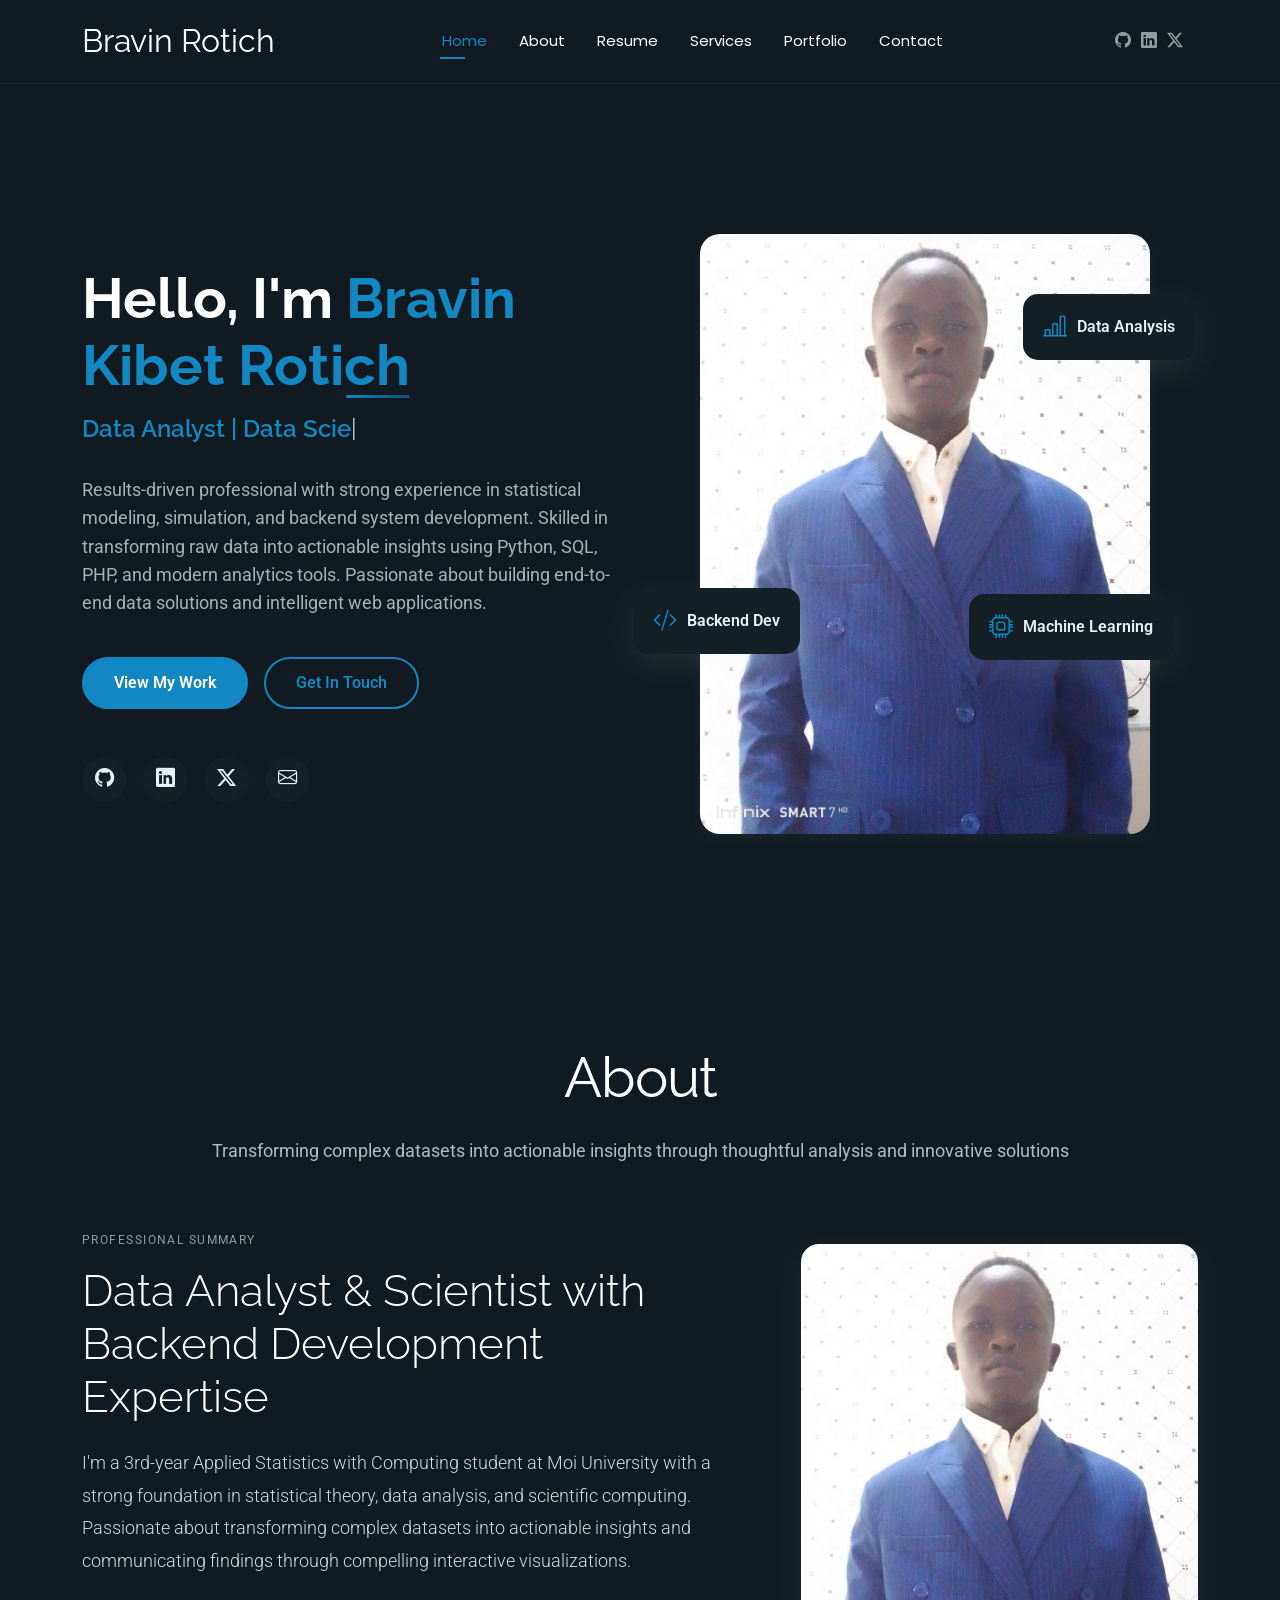
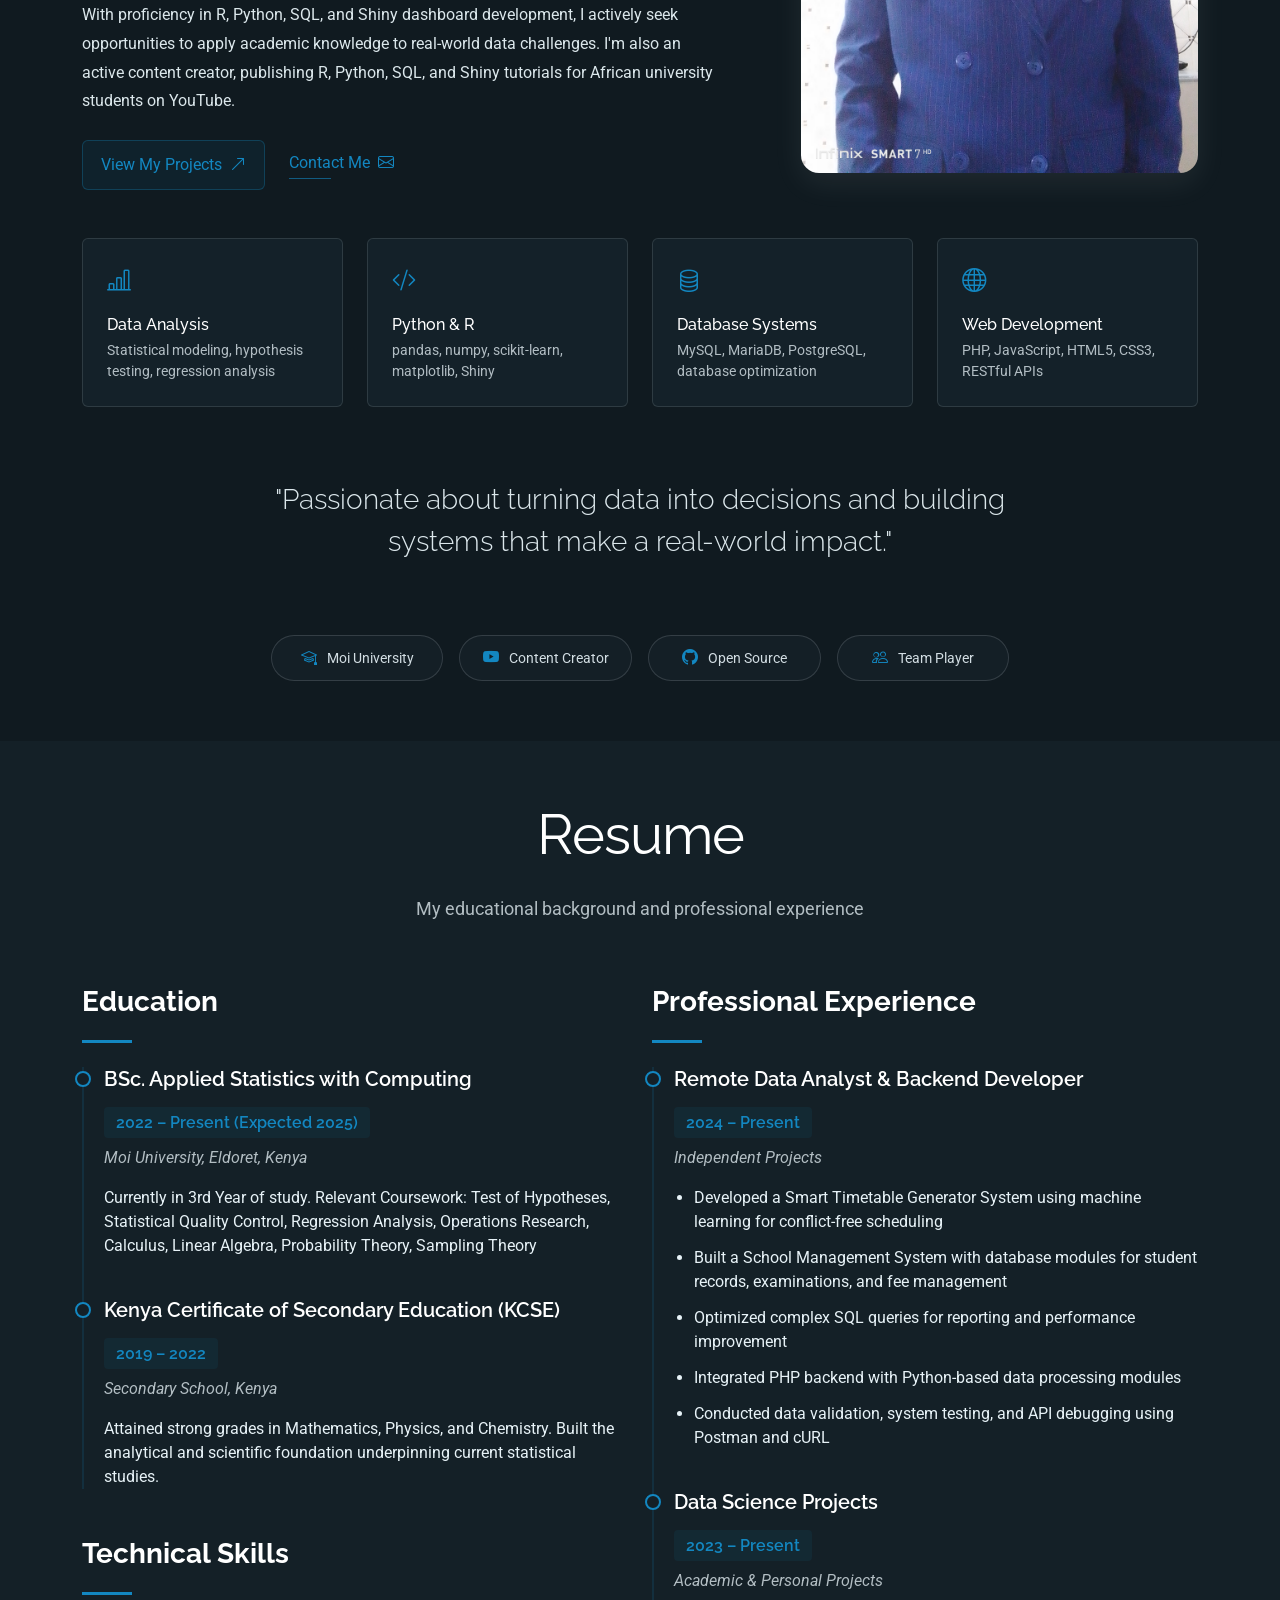
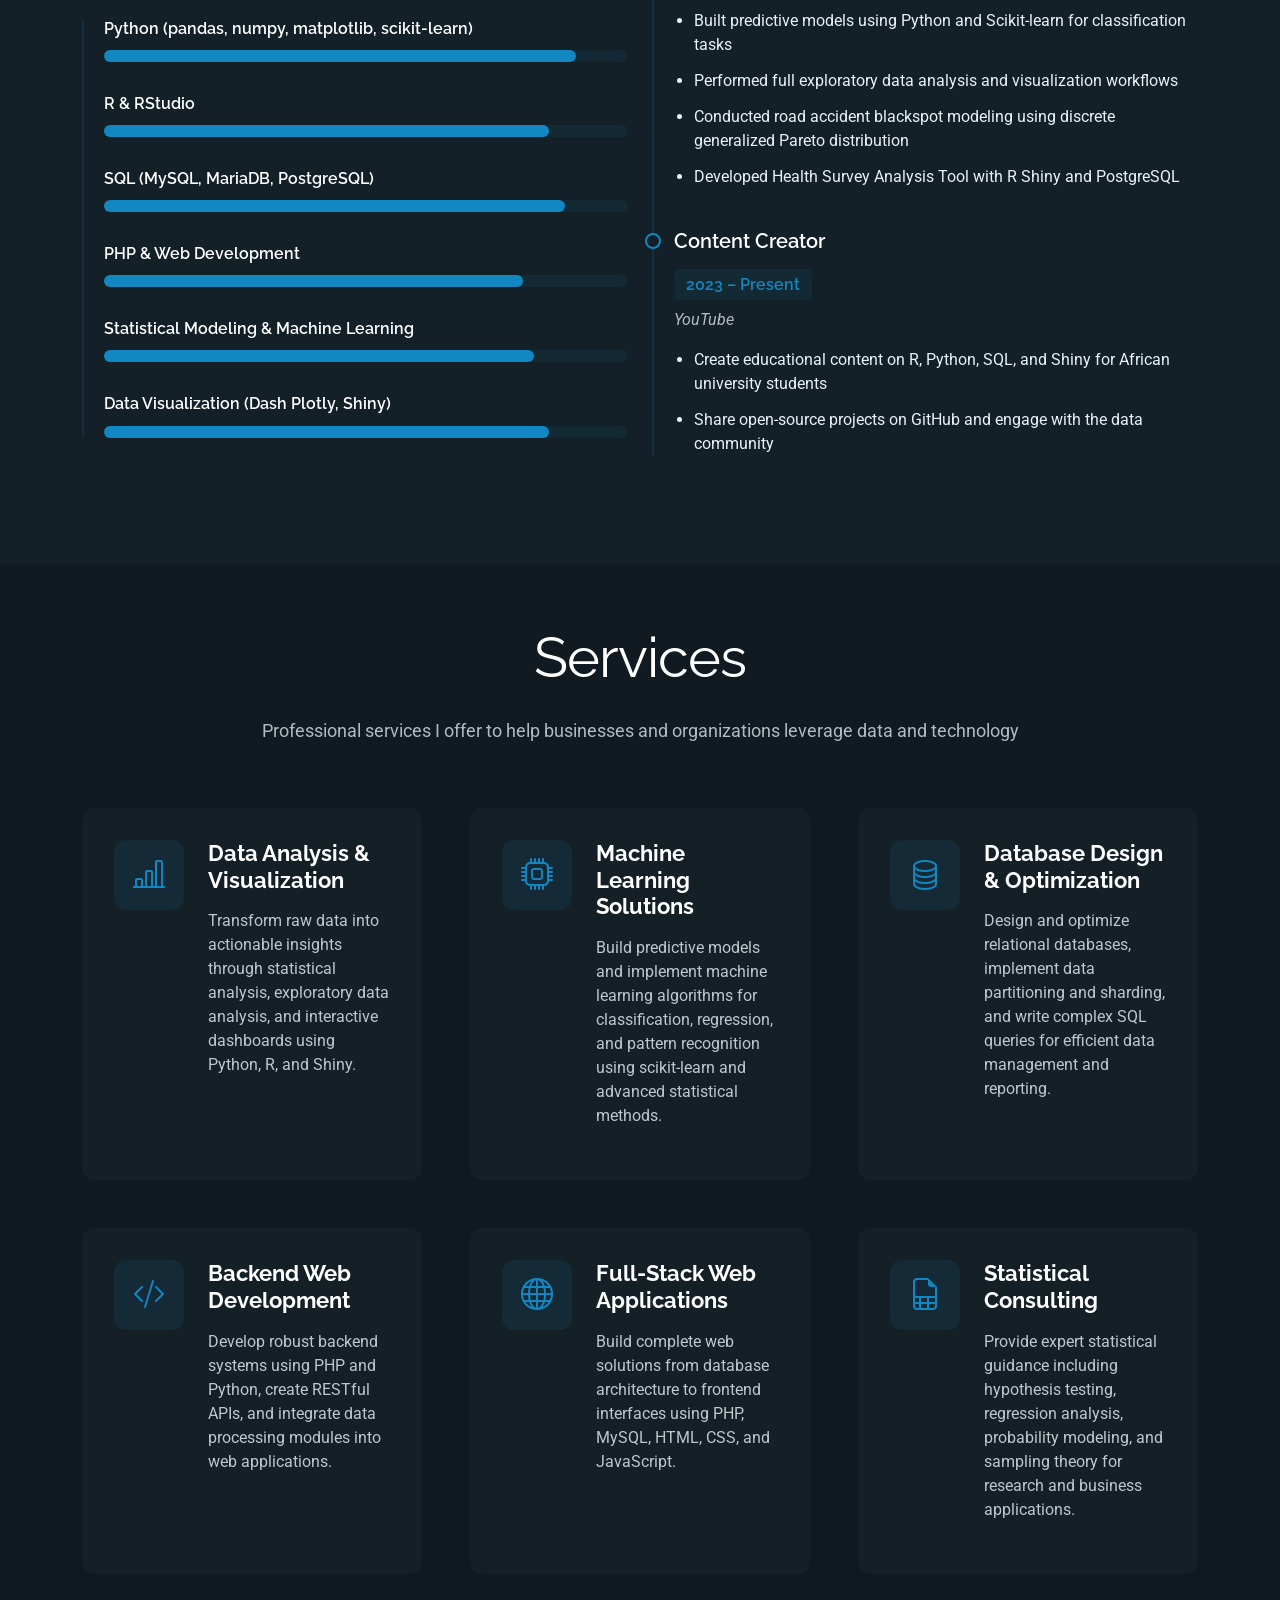
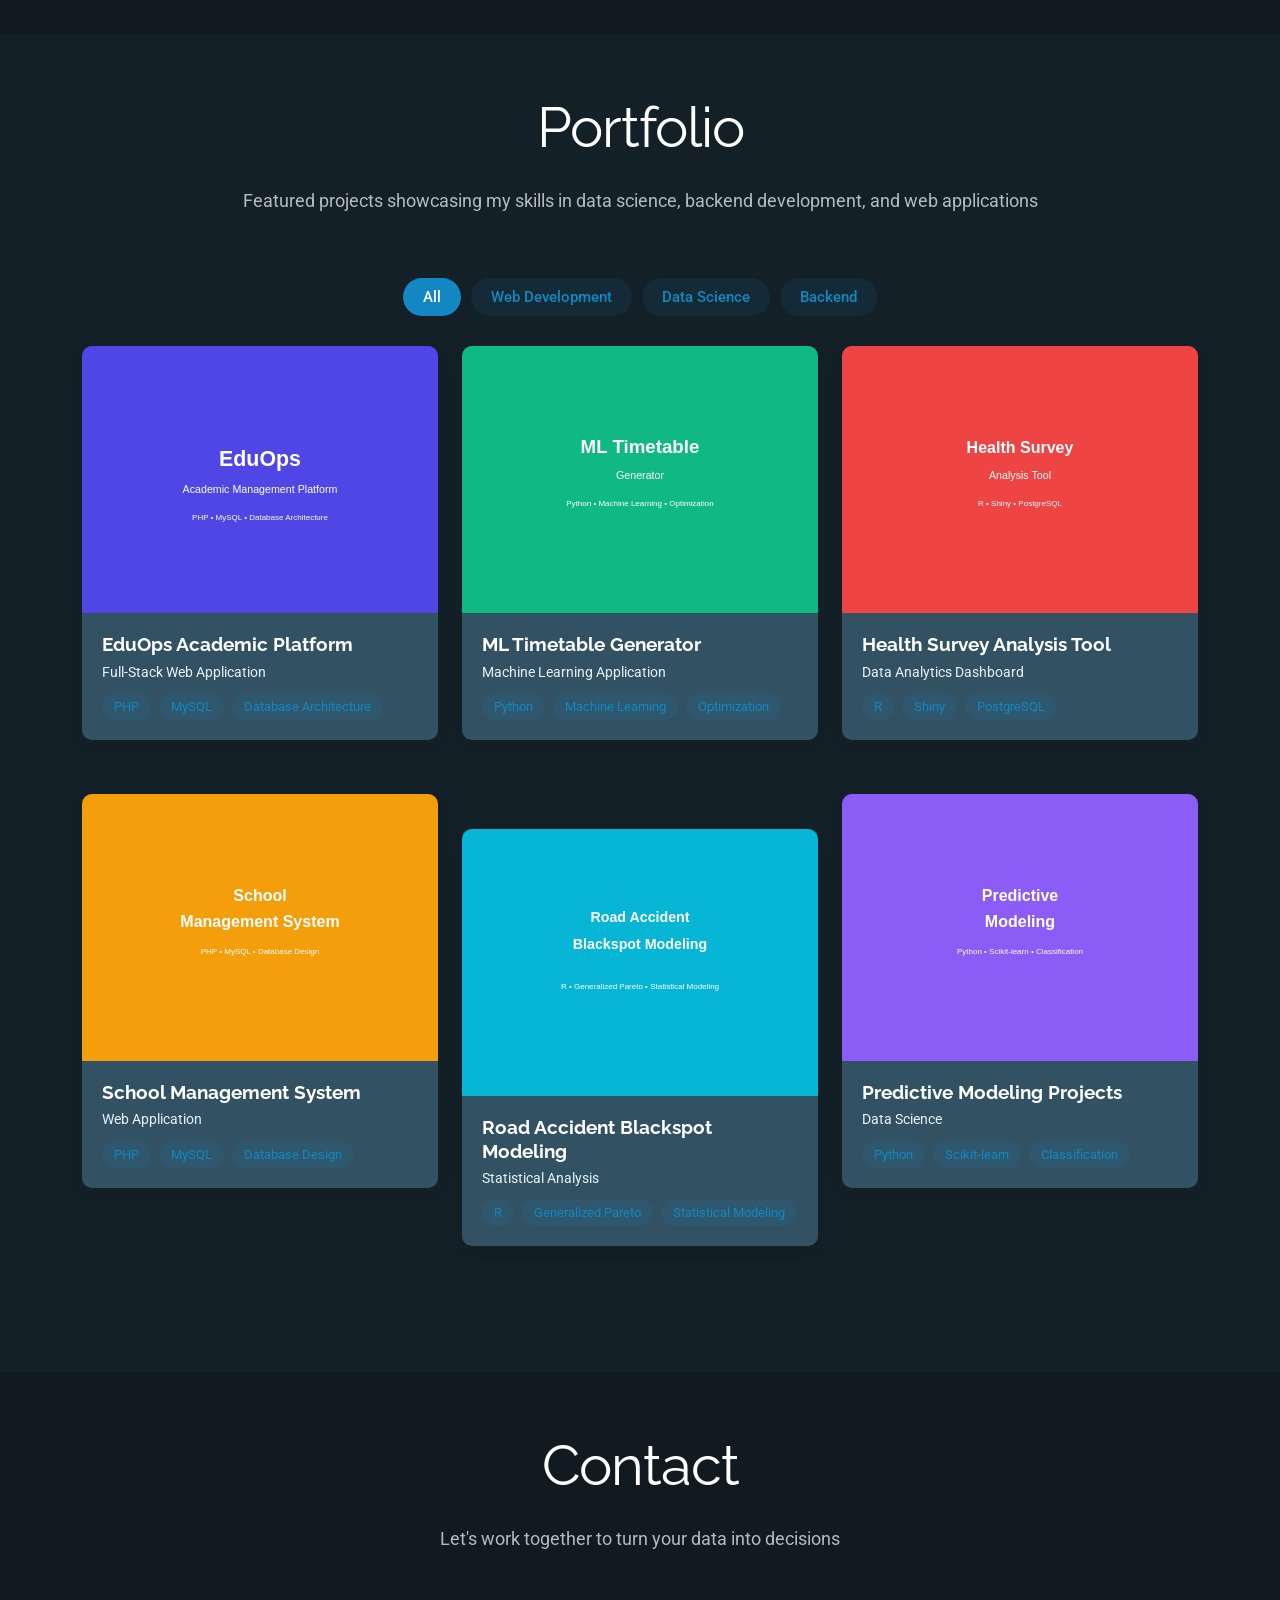
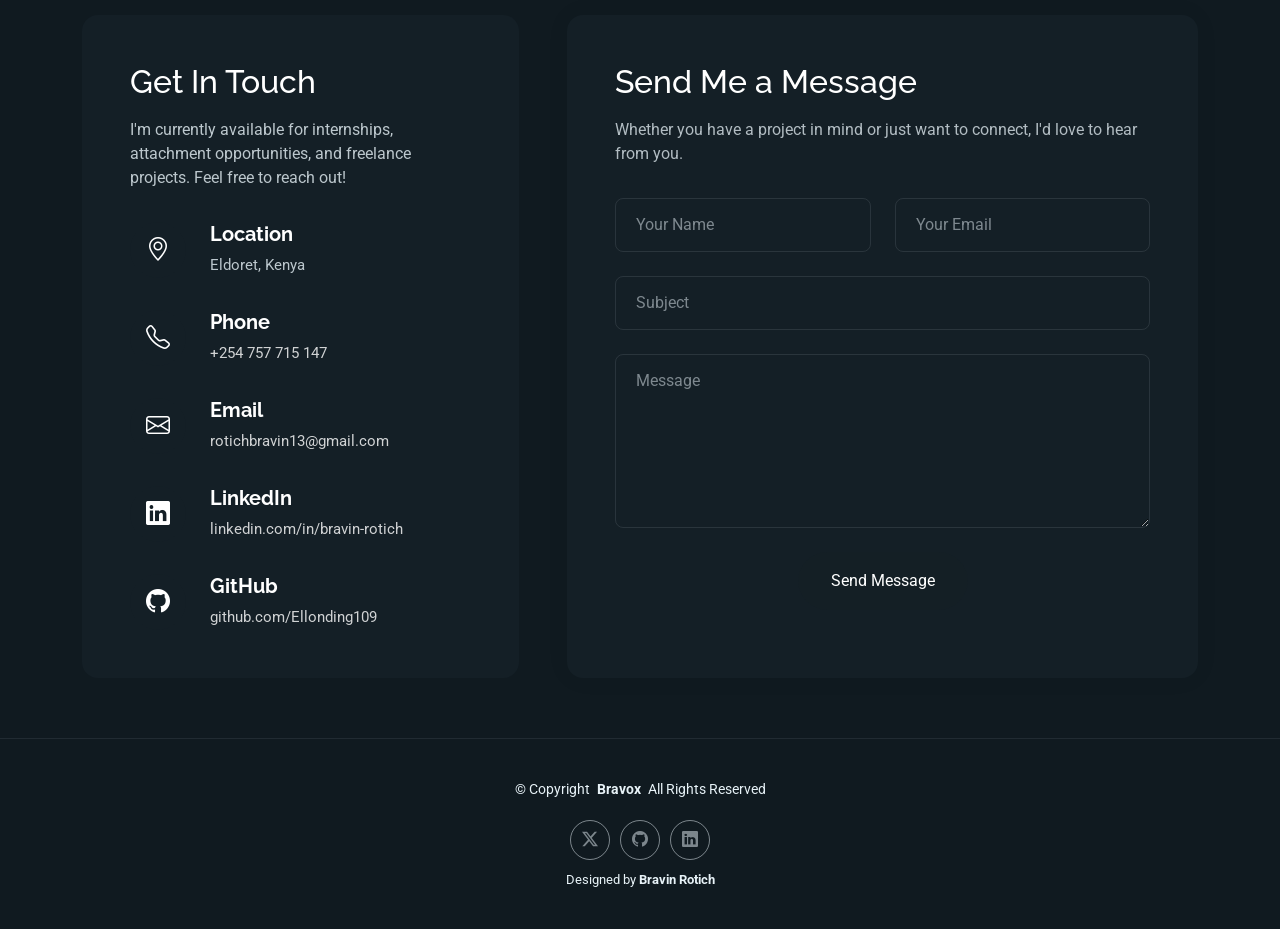
==== commit 78d0de02: "added the pages to be rendered at once and now added the contact form functionality" ====
--- a/index.html
+++ b/index.html
@@ -4,9 +4,9 @@
 <head>
   <meta charset="utf-8">
   <meta content="width=device-width, initial-scale=1.0" name="viewport">
-  <title>Index - FolioOne Bootstrap Template</title>
-  <meta name="description" content="">
-  <meta name="keywords" content="">
+  <title>Bravin Kibet Rotich - Data Analyst | Data Scientist | Backend Developer</title>
+  <meta name="description" content="Results-driven Data Analyst and Data Science practitioner with expertise in statistical modeling, simulation, and backend system development. Skilled in Python, SQL, PHP, and modern analytics tools.">
+  <meta name="keywords" content="Data Analyst, Data Scientist, Backend Developer, Python, SQL, PHP, Machine Learning, Web Development, Moi University">
 
   <!-- Favicons -->
   <link href="assets/img/favicon.png" rel="icon">
@@ -28,11 +28,8 @@
   <link href="assets/css/main.css" rel="stylesheet">
 
   <!-- =======================================================
-  * Template Name: FolioOne
-  * Template URL: https://bootstrapmade.com/folioone-bootstrap-portfolio-website-template/
-  * Updated: Aug 23 2025 with Bootstrap v5.3.7
-  * Author: BootstrapMade.com
-  * License: https://bootstrapmade.com/license/
+  * Template Name: FolioOne - Personalized for Bravin Rotich
+  * Author: Bravin Rotich
   ======================================================== -->
 </head>
 
@@ -41,45 +38,26 @@
   <header id="header" class="header d-flex align-items-center light-background sticky-top">
     <div class="container position-relative d-flex align-items-center justify-content-between">
 
-      <!-- <a href="index.html" class="logo d-flex align-items-center me-auto me-xl-0">
-      <img src="assets/img/logo.webp" alt="">
-      <h1 class="sitename">FolioOne</h1> 
-    </a> -->
+      <a href="#hero" class="logo d-flex align-items-center me-auto me-xl-0">
+        <h1 class="sitename">Bravin Rotich</h1>
+      </a>
 
       <nav id="navmenu" class="navmenu">
         <ul>
-          <li><a href="index.html" class="active">Home</a></li>
-          <li><a href="about.html">About</a></li>
-          <li><a href="resume.html">Resume</a></li>
-          <li><a href="services.html">Services</a></li>
-          <li><a href="portfolio.html">Portfolio</a></li>
-          <li class="dropdown"><a href="#"><span>Dropdown</span> <i class="bi bi-chevron-down toggle-dropdown"></i></a>
-            <ul>
-              <li><a href="#">Dropdown 1</a></li>
-              <li class="dropdown"><a href="#"><span>Deep Dropdown</span> <i class="bi bi-chevron-down toggle-dropdown"></i></a>
-                <ul>
-                  <li><a href="#">Deep Dropdown 1</a></li>
-                  <li><a href="#">Deep Dropdown 2</a></li>
-                  <li><a href="#">Deep Dropdown 3</a></li>
-                  <li><a href="#">Deep Dropdown 4</a></li>
-                  <li><a href="#">Deep Dropdown 5</a></li>
-                </ul>
-              </li>
-              <li><a href="#">Dropdown 2</a></li>
-              <li><a href="#">Dropdown 3</a></li>
-              <li><a href="#">Dropdown 4</a></li>
-            </ul>
-          </li>
-          <li><a href="contact.html">Contact</a></li>
+          <li><a href="#hero" class="active">Home</a></li>
+          <li><a href="#about">About</a></li>
+          <li><a href="#resume">Resume</a></li>
+          <li><a href="#services">Services</a></li>
+          <li><a href="#portfolio">Portfolio</a></li>
+          <li><a href="#contact">Contact</a></li>
         </ul>
         <i class="mobile-nav-toggle d-xl-none bi bi-list"></i>
       </nav>
 
       <div class="header-social-links">
-        <a href="#" class="twitter"><i class="bi bi-twitter-x"></i></a>
-        <a href="#" class="facebook"><i class="bi bi-facebook"></i></a>
-        <a href="#" class="instagram"><i class="bi bi-instagram"></i></a>
-        <a href="#" class="linkedin"><i class="bi bi-linkedin"></i></a>
+        <a href="https://github.com/Ellonding109" class="github" target="_blank"><i class="bi bi-github"></i></a>
+        <a href="https://linkedin.com/in/bravin-rotich" class="linkedin" target="_blank"><i class="bi bi-linkedin"></i></a>
+        <a href="https://twitter.com/Ellonding109" class="twitter" target="_blank"><i class="bi bi-twitter-x"></i></a>
       </div>
 
     </div>
@@ -95,37 +73,37 @@
         <div class="row gy-4 align-items-center">
           <div class="col-lg-6 order-2 order-lg-1">
             <div class="hero-content">
-              <h1 data-aos="fade-up" data-aos-delay="200">Hello, I'm <span class="highlight">Bravin Rotich</span></h1>
-              <h2 data-aos="fade-up" data-aos-delay="300">Creative <span class="typed" data-typed-items="UI/UX Designer, Web Developer, Digital Artist, Brand Strategist"></span></h2>
-              <p data-aos="fade-up" data-aos-delay="400">Lorem ipsum dolor sit amet, consectetur adipiscing elit. Sed do eiusmod tempor incididunt ut labore et dolore magna aliqua. Ut enim ad minim veniam, quis nostrud exercitation ullamco laboris nisi ut aliquip ex ea commodo consequat.</p>
+              <h1 data-aos="fade-up" data-aos-delay="200">Hello, I'm <span class="highlight">Bravin Kibet Rotich</span></h1>
+              <h2 data-aos="fade-up" data-aos-delay="300"><span class="typed" data-typed-items="Data Analyst | Data Scientist | Backend Developer | Web Developer"></span></h2>
+              <p data-aos="fade-up" data-aos-delay="400">Results-driven professional with strong experience in statistical modeling, simulation, and backend system development. Skilled in transforming raw data into actionable insights using Python, SQL, PHP, and modern analytics tools. Passionate about building end-to-end data solutions and intelligent web applications.</p>
               <div class="hero-actions" data-aos="fade-up" data-aos-delay="500">
-                <a href="portfolio.html" class="btn btn-primary">View My Work</a>
-                <a href="contact.html" class="btn btn-outline">Get In Touch</a>
+                <a href="#portfolio" class="btn btn-primary">View My Work</a>
+                <a href="#contact" class="btn btn-outline">Get In Touch</a>
               </div>
               <div class="social-links" data-aos="fade-up" data-aos-delay="600">
-                <a href="#"><i class="bi bi-twitter"></i></a>
-                <a href="#"><i class="bi bi-linkedin"></i></a>
-                <a href="#"><i class="bi bi-github"></i></a>
-                <a href="#"><i class="bi bi-dribbble"></i></a>
+                <a href="https://github.com/Ellonding109" target="_blank"><i class="bi bi-github"></i></a>
+                <a href="https://linkedin.com/in/bravin-rotich" target="_blank"><i class="bi bi-linkedin"></i></a>
+                <a href="https://twitter.com/Ellonding109" target="_blank"><i class="bi bi-twitter-x"></i></a>
+                <a href="mailto:rotichbravin13@gmail.com"><i class="bi bi-envelope"></i></a>
               </div>
             </div>
           </div>
           <div class="col-lg-6 order-1 order-lg-2">
             <div class="hero-image" data-aos="zoom-in" data-aos-delay="300">
               <div class="image-wrapper">
-                <img src="assets/img/profile/bravox.jpg" alt="Sarah Mitchell" class="img-fluid">
+                <img src="assets/img/profile/bravox.jpg" alt="Bravin Rotich" class="img-fluid">
                 <div class="floating-elements">
                   <div class="floating-card design" data-aos="fade-left" data-aos-delay="700">
-                    <i class="bi bi-palette"></i>
-                    <span>Design</span>
+                    <i class="bi bi-bar-chart-line"></i>
+                    <span>Data Analysis</span>
                   </div>
                   <div class="floating-card code" data-aos="fade-right" data-aos-delay="800">
                     <i class="bi bi-code-slash"></i>
-                    <span>Code</span>
+                    <span>Backend Dev</span>
                   </div>
                   <div class="floating-card creativity" data-aos="fade-up" data-aos-delay="900">
-                    <i class="bi bi-lightbulb"></i>
-                    <span>Ideas</span>
+                    <i class="bi bi-cpu"></i>
+                    <span>Machine Learning</span>
                   </div>
                 </div>
               </div>
@@ -136,6 +114,606 @@
       </div>
 
     </section><!-- /Hero Section -->
+
+    <!-- About Section -->
+    <section id="about" class="about section">
+
+      <div class="container section-title" data-aos="fade-up">
+        <h2>About</h2>
+        <p>Transforming complex datasets into actionable insights through thoughtful analysis and innovative solutions</p>
+      </div>
+
+      <div class="container" data-aos="fade-up" data-aos-delay="100">
+
+        <div class="row align-items-center justify-content-between gy-5 mb-5">
+          <div class="col-lg-7" data-aos="fade-right" data-aos-delay="150">
+            <div class="intro-content">
+              <span class="eyebrow">Professional Summary</span>
+              <h2 class="headline">Data Analyst & Scientist with Backend Development Expertise</h2>
+              <p class="lead">
+                I'm a 3rd-year Applied Statistics with Computing student at Moi University with a strong foundation in statistical theory, data analysis, and scientific computing. Passionate about transforming complex datasets into actionable insights and communicating findings through compelling interactive visualizations.
+              </p>
+              <p>
+                With proficiency in R, Python, SQL, and Shiny dashboard development, I actively seek opportunities to apply academic knowledge to real-world data challenges. I'm also an active content creator, publishing R, Python, SQL, and Shiny tutorials for African university students on YouTube.
+              </p>
+
+              <div class="cta-group">
+                <a href="#portfolio" class="btn-ghost">
+                  View My Projects <i class="bi bi-arrow-up-right"></i>
+                </a>
+                <a href="#contact" class="link-underline">
+                  Contact Me <i class="bi bi-envelope"></i>
+                </a>
+              </div>
+            </div>
+          </div>
+
+          <div class="col-lg-5" data-aos="zoom-in" data-aos-delay="250">
+            <figure class="profile-figure text-center text-lg-end">
+              <img src="assets/img/profile/bravox.jpg" alt="Bravin Rotich" class="img-fluid profile-photo">
+            </figure>
+          </div>
+        </div>
+
+        <!-- Skills Grid -->
+        <div class="mb-5">
+          <div class="row g-4">
+            <div class="col-6 col-md-3 col-lg-3" data-aos="fade-up" data-aos-delay="120">
+              <div class="skill-item">
+                <i class="bi bi-bar-chart-line"></i>
+                <h3>Data Analysis</h3>
+                <p>Statistical modeling, hypothesis testing, regression analysis</p>
+              </div>
+            </div>
+            <div class="col-6 col-md-3 col-lg-3" data-aos="fade-up" data-aos-delay="180">
+              <div class="skill-item">
+                <i class="bi bi-code-slash"></i>
+                <h3>Python & R</h3>
+                <p>pandas, numpy, scikit-learn, matplotlib, Shiny</p>
+              </div>
+            </div>
+            <div class="col-6 col-md-3 col-lg-3" data-aos="fade-up" data-aos-delay="240">
+              <div class="skill-item">
+                <i class="bi bi-database"></i>
+                <h3>Database Systems</h3>
+                <p>MySQL, MariaDB, PostgreSQL, database optimization</p>
+              </div>
+            </div>
+            <div class="col-6 col-md-3 col-lg-3" data-aos="fade-up" data-aos-delay="300">
+              <div class="skill-item">
+                <i class="bi bi-globe"></i>
+                <h3>Web Development</h3>
+                <p>PHP, JavaScript, HTML5, CSS3, RESTful APIs</p>
+              </div>
+            </div>
+          </div>
+        </div>
+
+        <!-- Quote -->
+        <blockquote class="personal-quote text-center mb-5" data-aos="fade-down" data-aos-delay="200">
+          <p>"Passionate about turning data into decisions and building systems that make a real-world impact."</p>
+        </blockquote>
+
+        <!-- Fun Facts -->
+        <div class="row g-3 justify-content-center">
+          <div class="col-6 col-md-3 col-lg-2" data-aos="zoom-in" data-aos-delay="120">
+            <div class="fact-pill">
+              <i class="bi bi-mortarboard"></i>
+              <span>Moi University</span>
+            </div>
+          </div>
+          <div class="col-6 col-md-3 col-lg-2" data-aos="zoom-in" data-aos-delay="160">
+            <div class="fact-pill">
+              <i class="bi bi-youtube"></i>
+              <span>Content Creator</span>
+            </div>
+          </div>
+          <div class="col-6 col-md-3 col-lg-2" data-aos="zoom-in" data-aos-delay="200">
+            <div class="fact-pill">
+              <i class="bi bi-github"></i>
+              <span>Open Source</span>
+            </div>
+          </div>
+          <div class="col-6 col-md-3 col-lg-2" data-aos="zoom-in" data-aos-delay="240">
+            <div class="fact-pill">
+              <i class="bi bi-people"></i>
+              <span>Team Player</span>
+            </div>
+          </div>
+        </div>
+
+      </div>
+
+    </section><!-- /About Section -->
+
+    <!-- Resume Section -->
+    <section id="resume" class="resume section light-background">
+
+      <div class="container section-title" data-aos="fade-up">
+        <h2>Resume</h2>
+        <p>My educational background and professional experience</p>
+      </div>
+
+      <div class="container" data-aos="fade-up" data-aos-delay="100">
+
+        <div class="row">
+          <div class="col-lg-6">
+
+            <!-- Education Section -->
+            <div class="resume-item" data-aos="fade-up">
+              <h3 class="resume-title">Education</h3>
+
+              <div class="resume-content">
+                <article class="education-item">
+                  <h4>BSc. Applied Statistics with Computing</h4>
+                  <h5>2022 – Present (Expected 2025)</h5>
+                  <p class="institution"><em>Moi University, Eldoret, Kenya</em></p>
+                  <p>Currently in 3rd Year of study. Relevant Coursework: Test of Hypotheses, Statistical Quality Control, Regression Analysis, Operations Research, Calculus, Linear Algebra, Probability Theory, Sampling Theory</p>
+                </article>
+
+                <article class="education-item">
+                  <h4>Kenya Certificate of Secondary Education (KCSE)</h4>
+                  <h5>2019 – 2022</h5>
+                  <p class="institution"><em>Secondary School, Kenya</em></p>
+                  <p>Attained strong grades in Mathematics, Physics, and Chemistry. Built the analytical and scientific foundation underpinning current statistical studies.</p>
+                </article>
+              </div>
+            </div>
+
+            <!-- Technical Skills Section -->
+            <div class="resume-item skills-animation" data-aos="fade-up">
+              <h3 class="resume-title">Technical Skills</h3>
+
+              <div class="resume-content">
+                <div class="skill-item">
+                  <h4>Python (pandas, numpy, matplotlib, scikit-learn)</h4>
+                  <div class="progress">
+                    <div class="progress-bar" style="width: 90%"></div>
+                  </div>
+                </div>
+
+                <div class="skill-item">
+                  <h4>R & RStudio</h4>
+                  <div class="progress">
+                    <div class="progress-bar" style="width: 85%"></div>
+                  </div>
+                </div>
+
+                <div class="skill-item">
+                  <h4>SQL (MySQL, MariaDB, PostgreSQL)</h4>
+                  <div class="progress">
+                    <div class="progress-bar" style="width: 88%"></div>
+                  </div>
+                </div>
+
+                <div class="skill-item">
+                  <h4>PHP & Web Development</h4>
+                  <div class="progress">
+                    <div class="progress-bar" style="width: 80%"></div>
+                  </div>
+                </div>
+
+                <div class="skill-item">
+                  <h4>Statistical Modeling & Machine Learning</h4>
+                  <div class="progress">
+                    <div class="progress-bar" style="width: 82%"></div>
+                  </div>
+                </div>
+
+                <div class="skill-item">
+                  <h4>Data Visualization (Dash Plotly, Shiny)</h4>
+                  <div class="progress">
+                    <div class="progress-bar" style="width: 85%"></div>
+                  </div>
+                </div>
+              </div>
+            </div>
+          </div>
+
+          <div class="col-lg-6">
+            <!-- Experience Section -->
+            <div class="resume-item" data-aos="fade-up" data-aos-delay="100">
+              <h3 class="resume-title">Professional Experience</h3>
+
+              <div class="resume-content">
+                <article class="experience-item">
+                  <h4>Remote Data Analyst & Backend Developer</h4>
+                  <h5>2024 – Present</h5>
+                  <p class="company"><em>Independent Projects</em></p>
+                  <ul>
+                    <li>Developed a Smart Timetable Generator System using machine learning for conflict-free scheduling</li>
+                    <li>Built a School Management System with database modules for student records, examinations, and fee management</li>
+                    <li>Optimized complex SQL queries for reporting and performance improvement</li>
+                    <li>Integrated PHP backend with Python-based data processing modules</li>
+                    <li>Conducted data validation, system testing, and API debugging using Postman and cURL</li>
+                  </ul>
+                </article>
+
+                <article class="experience-item">
+                  <h4>Data Science Projects</h4>
+                  <h5>2023 – Present</h5>
+                  <p class="company"><em>Academic & Personal Projects</em></p>
+                  <ul>
+                    <li>Built predictive models using Python and Scikit-learn for classification tasks</li>
+                    <li>Performed full exploratory data analysis and visualization workflows</li>
+                    <li>Conducted road accident blackspot modeling using discrete generalized Pareto distribution</li>
+                    <li>Developed Health Survey Analysis Tool with R Shiny and PostgreSQL</li>
+                  </ul>
+                </article>
+
+                <article class="experience-item">
+                  <h4>Content Creator</h4>
+                  <h5>2023 – Present</h5>
+                  <p class="company"><em>YouTube</em></p>
+                  <ul>
+                    <li>Create educational content on R, Python, SQL, and Shiny for African university students</li>
+                    <li>Share open-source projects on GitHub and engage with the data community</li>
+                  </ul>
+                </article>
+              </div>
+            </div>
+          </div>
+        </div>
+
+      </div>
+
+    </section><!-- /Resume Section -->
+
+    <!-- Services Section -->
+    <section id="services" class="services section">
+
+      <div class="container section-title" data-aos="fade-up">
+        <h2>Services</h2>
+        <p>Professional services I offer to help businesses and organizations leverage data and technology</p>
+      </div>
+
+      <div class="container" data-aos="fade-up" data-aos-delay="100">
+
+        <div class="row justify-content-center g-5">
+
+          <div class="col-md-6 col-lg-4" data-aos="fade-right" data-aos-delay="100">
+            <div class="service-item">
+              <div class="service-icon">
+                <i class="bi bi-bar-chart-line"></i>
+              </div>
+              <div class="service-content">
+                <h3>Data Analysis & Visualization</h3>
+                <p>Transform raw data into actionable insights through statistical analysis, exploratory data analysis, and interactive dashboards using Python, R, and Shiny.</p>
+              </div>
+            </div>
+          </div>
+
+          <div class="col-md-6 col-lg-4" data-aos="fade-left" data-aos-delay="100">
+            <div class="service-item">
+              <div class="service-icon">
+                <i class="bi bi-cpu"></i>
+              </div>
+              <div class="service-content">
+                <h3>Machine Learning Solutions</h3>
+                <p>Build predictive models and implement machine learning algorithms for classification, regression, and pattern recognition using scikit-learn and advanced statistical methods.</p>
+              </div>
+            </div>
+          </div>
+
+          <div class="col-md-6 col-lg-4" data-aos="fade-right" data-aos-delay="200">
+            <div class="service-item">
+              <div class="service-icon">
+                <i class="bi bi-database"></i>
+              </div>
+              <div class="service-content">
+                <h3>Database Design & Optimization</h3>
+                <p>Design and optimize relational databases, implement data partitioning and sharding, and write complex SQL queries for efficient data management and reporting.</p>
+              </div>
+            </div>
+          </div>
+
+          <div class="col-md-6 col-lg-4" data-aos="fade-left" data-aos-delay="200">
+            <div class="service-item">
+              <div class="service-icon">
+                <i class="bi bi-code-slash"></i>
+              </div>
+              <div class="service-content">
+                <h3>Backend Web Development</h3>
+                <p>Develop robust backend systems using PHP and Python, create RESTful APIs, and integrate data processing modules into web applications.</p>
+              </div>
+            </div>
+          </div>
+
+          <div class="col-md-6 col-lg-4" data-aos="fade-right" data-aos-delay="300">
+            <div class="service-item">
+              <div class="service-icon">
+                <i class="bi bi-globe"></i>
+              </div>
+              <div class="service-content">
+                <h3>Full-Stack Web Applications</h3>
+                <p>Build complete web solutions from database architecture to frontend interfaces using PHP, MySQL, HTML, CSS, and JavaScript.</p>
+              </div>
+            </div>
+          </div>
+
+          <div class="col-md-6 col-lg-4" data-aos="fade-left" data-aos-delay="300">
+            <div class="service-item">
+              <div class="service-icon">
+                <i class="bi bi-file-earmark-spreadsheet"></i>
+              </div>
+              <div class="service-content">
+                <h3>Statistical Consulting</h3>
+                <p>Provide expert statistical guidance including hypothesis testing, regression analysis, probability modeling, and sampling theory for research and business applications.</p>
+              </div>
+            </div>
+          </div>
+
+        </div>
+
+      </div>
+
+    </section><!-- /Services Section -->
+
+    <!-- Portfolio Section -->
+    <section id="portfolio" class="portfolio section light-background">
+
+      <div class="container section-title" data-aos="fade-up">
+        <h2>Portfolio</h2>
+        <p>Featured projects showcasing my skills in data science, backend development, and web applications</p>
+      </div>
+
+      <div class="container" data-aos="fade-up" data-aos-delay="100">
+
+        <div class="isotope-layout" data-default-filter="*" data-layout="masonry" data-sort="original-order">
+          <ul class="portfolio-filters isotope-filters" data-aos="fade-up" data-aos-delay="200">
+            <li data-filter="*" class="filter-active">All</li>
+            <li data-filter=".filter-web">Web Development</li>
+            <li data-filter=".filter-data">Data Science</li>
+            <li data-filter=".filter-backend">Backend</li>
+          </ul>
+
+          <div class="row gy-4 isotope-container" data-aos="fade-up" data-aos-delay="300">
+            
+            <!-- Project 1: EduOps -->
+            <div class="col-lg-4 col-md-6 portfolio-item isotope-item filter-web filter-backend">
+              <div class="portfolio-card">
+                <div class="portfolio-img">
+                  <img src="assets/img/portfolio/eduops.svg" alt="EduOps Platform" class="img-fluid">
+                  <div class="portfolio-overlay">
+                    <a href="https://smarteduops.com/" target="_blank" class="portfolio-details-link"><i class="bi bi-link"></i></a>
+                  </div>
+                </div>
+                <div class="portfolio-info">
+                  <h4>EduOps Academic Platform</h4>
+                  <p>Full-Stack Web Application</p>
+                  <div class="portfolio-tags">
+                    <span>PHP</span>
+                    <span>MySQL</span>
+                    <span>Database Architecture</span>
+                  </div>
+                </div>
+              </div>
+            </div>
+
+            <!-- Project 2: Timetable Generator -->
+            <div class="col-lg-4 col-md-6 portfolio-item isotope-item filter-data filter-backend">
+              <div class="portfolio-card">
+                <div class="portfolio-img">
+                  <img src="assets/img/portfolio/timetable.svg" alt="Timetable Generator" class="img-fluid">
+                  <div class="portfolio-overlay">
+                    <a href="https://github.com/Ellonding109/timetableGenerator" target="_blank" class="portfolio-details-link"><i class="bi bi-link"></i></a>
+                  </div>
+                </div>
+                <div class="portfolio-info">
+                  <h4>ML Timetable Generator</h4>
+                  <p>Machine Learning Application</p>
+                  <div class="portfolio-tags">
+                    <span>Python</span>
+                    <span>Machine Learning</span>
+                    <span>Optimization</span>
+                  </div>
+                </div>
+              </div>
+            </div>
+
+            <!-- Project 3: Health Survey Analysis -->
+            <div class="col-lg-4 col-md-6 portfolio-item isotope-item filter-data">
+              <div class="portfolio-card">
+                <div class="portfolio-img">
+                  <img src="assets/img/portfolio/health-survey.svg" alt="Health Survey Analysis" class="img-fluid">
+                  <div class="portfolio-overlay">
+                    <a href="#" class="portfolio-details-link"><i class="bi bi-link"></i></a>
+                  </div>
+                </div>
+                <div class="portfolio-info">
+                  <h4>Health Survey Analysis Tool</h4>
+                  <p>Data Analytics Dashboard</p>
+                  <div class="portfolio-tags">
+                    <span>R</span>
+                    <span>Shiny</span>
+                    <span>PostgreSQL</span>
+                  </div>
+                </div>
+              </div>
+            </div>
+
+            <!-- Project 4: School Management System -->
+            <div class="col-lg-4 col-md-6 portfolio-item isotope-item filter-web filter-backend">
+              <div class="portfolio-card">
+                <div class="portfolio-img">
+                  <img src="assets/img/portfolio/school-mgmt.svg" alt="School Management System" class="img-fluid">
+                  <div class="portfolio-overlay">
+                    <a href="#" class="portfolio-details-link"><i class="bi bi-link"></i></a>
+                  </div>
+                </div>
+                <div class="portfolio-info">
+                  <h4>School Management System</h4>
+                  <p>Web Application</p>
+                  <div class="portfolio-tags">
+                    <span>PHP</span>
+                    <span>MySQL</span>
+                    <span>Database Design</span>
+                  </div>
+                </div>
+              </div>
+            </div>
+
+            <!-- Project 5: Predictive Models -->
+            <div class="col-lg-4 col-md-6 portfolio-item isotope-item filter-data">
+              <div class="portfolio-card">
+                <div class="portfolio-img">
+                  <img src="assets/img/portfolio/predictive.svg" alt="Predictive Modeling" class="img-fluid">
+                  <div class="portfolio-overlay">
+                    <a href="#" class="portfolio-details-link"><i class="bi bi-link"></i></a>
+                  </div>
+                </div>
+                <div class="portfolio-info">
+                  <h4>Predictive Modeling Projects</h4>
+                  <p>Data Science</p>
+                  <div class="portfolio-tags">
+                    <span>Python</span>
+                    <span>Scikit-learn</span>
+                    <span>Classification</span>
+                  </div>
+                </div>
+              </div>
+            </div>
+
+            <!-- Project 6: Road Accident Analysis -->
+            <div class="col-lg-4 col-md-6 portfolio-item isotope-item filter-data">
+              <div class="portfolio-card">
+                <div class="portfolio-img">
+                  <img src="assets/img/portfolio/accident-analysis.svg" alt="Road Accident Analysis" class="img-fluid">
+                  <div class="portfolio-overlay">
+                    <a href="#" class="portfolio-details-link"><i class="bi bi-link"></i></a>
+                  </div>
+                </div>
+                <div class="portfolio-info">
+                  <h4>Road Accident Blackspot Modeling</h4>
+                  <p>Statistical Analysis</p>
+                  <div class="portfolio-tags">
+                    <span>R</span>
+                    <span>Generalized Pareto</span>
+                    <span>Statistical Modeling</span>
+                  </div>
+                </div>
+              </div>
+            </div>
+
+          </div>
+
+        </div>
+
+      </div>
+
+    </section><!-- /Portfolio Section -->
+
+    <!-- Contact Section -->
+    <section id="contact" class="contact section">
+
+      <div class="container section-title" data-aos="fade-up">
+        <h2>Contact</h2>
+        <p>Let's work together to turn your data into decisions</p>
+      </div>
+
+      <div class="container" data-aos="fade-up" data-aos-delay="100">
+
+        <div class="row g-4 g-lg-5">
+          <div class="col-lg-5">
+            <div class="info-box" data-aos="fade-up" data-aos-delay="200">
+              <h3>Get In Touch</h3>
+              <p>I'm currently available for internships, attachment opportunities, and freelance projects. Feel free to reach out!</p>
+
+              <div class="info-item" data-aos="fade-up" data-aos-delay="300">
+                <div class="icon-box">
+                  <i class="bi bi-geo-alt"></i>
+                </div>
+                <div class="content">
+                  <h4>Location</h4>
+                  <p>Eldoret, Kenya</p>
+                </div>
+              </div>
+
+              <div class="info-item" data-aos="fade-up" data-aos-delay="400">
+                <div class="icon-box">
+                  <i class="bi bi-telephone"></i>
+                </div>
+                <div class="content">
+                  <h4>Phone</h4>
+                  <p><a href="tel:+254757715147">+254 757 715 147</a></p>
+                </div>
+              </div>
+
+              <div class="info-item" data-aos="fade-up" data-aos-delay="500">
+                <div class="icon-box">
+                  <i class="bi bi-envelope"></i>
+                </div>
+                <div class="content">
+                  <h4>Email</h4>
+                  <p><a href="mailto:rotichbravin13@gmail.com">rotichbravin13@gmail.com</a></p>
+                </div>
+              </div>
+
+              <div class="info-item" data-aos="fade-up" data-aos-delay="600">
+                <div class="icon-box">
+                  <i class="bi bi-linkedin"></i>
+                </div>
+                <div class="content">
+                  <h4>LinkedIn</h4>
+                  <p><a href="https://linkedin.com/in/bravin-rotich" target="_blank">linkedin.com/in/bravin-rotich</a></p>
+                </div>
+              </div>
+
+              <div class="info-item" data-aos="fade-up" data-aos-delay="700">
+                <div class="icon-box">
+                  <i class="bi bi-github"></i>
+                </div>
+                <div class="content">
+                  <h4>GitHub</h4>
+                  <p><a href="https://github.com/Ellonding109" target="_blank">github.com/Ellonding109</a></p>
+                </div>
+              </div>
+            </div>
+          </div>
+
+          <div class="col-lg-7">
+            <div class="contact-form" data-aos="fade-up" data-aos-delay="300">
+              <h3>Send Me a Message</h3>
+              <p>Whether you have a project in mind or just want to connect, I'd love to hear from you.</p>
+
+              <form action="forms/contact.php" method="post" class="php-email-form" data-aos="fade-up" data-aos-delay="400">
+                <div class="row gy-4">
+
+                  <div class="col-md-6">
+                    <input type="text" name="name" class="form-control" placeholder="Your Name" required>
+                  </div>
+
+                  <div class="col-md-6">
+                    <input type="email" class="form-control" name="email" placeholder="Your Email" required>
+                  </div>
+
+                  <div class="col-12">
+                    <input type="text" class="form-control" name="subject" placeholder="Subject" required>
+                  </div>
+
+                  <div class="col-12">
+                    <textarea class="form-control" name="message" rows="6" placeholder="Message" required></textarea>
+                  </div>
+
+                  <div class="col-12 text-center">
+                    <div class="loading">Loading</div>
+                    <div class="error-message"></div>
+                    <div class="sent-message">Your message has been sent. Thank you!</div>
+
+                    <button type="submit" class="btn">Send Message</button>
+                  </div>
+
+                </div>
+              </form>
+
+            </div>
+          </div>
+
+        </div>
+
+      </div>
+
+    </section><!-- /Contact Section -->
 
   </main>
 
@@ -143,20 +721,15 @@
 
     <div class="container">
       <div class="copyright text-center ">
-        <p>© <span>Copyright</span> <strong class="px-1 sitename">Bravox</strong> <span>All Rights Reserved<br></span></p>
+        <p>© <span>Copyright</span> <strong class="px-1 sitename">Bravox</strong> <span>All Rights Reserved</span></p>
       </div>
       <div class="social-links d-flex justify-content-center">
-        <a href=""><i class="bi bi-twitter-x"></i></a>
-        <a href=""><i class="bi bi-facebook"></i></a>
-        <a href=""><i class="bi bi-instagram"></i></a>
-        <a href=""><i class="bi bi-linkedin"></i></a>
+        <a href="https://twitter.com/Ellonding109" target="_blank"><i class="bi bi-twitter-x"></i></a>
+        <a href="https://github.com/Ellonding109" target="_blank"><i class="bi bi-github"></i></a>
+        <a href="https://linkedin.com/in/bravin-rotich" target="_blank"><i class="bi bi-linkedin"></i></a>
       </div>
       <div class="credits">
-        <!-- All the links in the footer should remain intact. -->
-        <!-- You can delete the links only if you've purchased the pro version. -->
-        <!-- Licensing information: https://bootstrapmade.com/license/ -->
-        <!-- Purchase the pro version with working PHP/AJAX contact form: [buy-url] -->
-        Designed by <a href="https://bootstrapmade.com/">Bravo @see CEO Bravox</a>
+        Designed by <strong>Bravin Rotich</strong>
       </div>
     </div>
 
@@ -182,6 +755,144 @@
 
   <!-- Main JS File -->
   <script src="assets/js/main.js"></script>
+  
+  <!-- Smooth Scroll Script -->
+  <script>
+    // Smooth scroll for anchor links
+    document.querySelectorAll('a[href^="#"]').forEach(anchor => {
+      anchor.addEventListener('click', function (e) {
+        const href = this.getAttribute('href');
+        if (href !== '#' && href.length > 1) {
+          const target = document.querySelector(href);
+          if (target) {
+            e.preventDefault();
+            target.scrollIntoView({
+              behavior: 'smooth',
+              block: 'start'
+            });
+            // Update active nav link
+            document.querySelectorAll('.navmenu a').forEach(link => {
+              link.classList.remove('active');
+            });
+            this.classList.add('active');
+          }
+        }
+      });
+    });
+    
+    // Update active nav on scroll
+    window.addEventListener('scroll', () => {
+      const sections = document.querySelectorAll('section[id]');
+      const scrollY = window.pageYOffset;
+
+      sections.forEach(current => {
+        const sectionHeight = current.offsetHeight;
+        const sectionTop = current.offsetTop - 100;
+        const sectionId = current.getAttribute('id');
+
+        if (scrollY > sectionTop && scrollY <= sectionTop + sectionHeight) {
+          document.querySelectorAll('.navmenu a').forEach(link => {
+            link.classList.remove('active');
+            if (link.getAttribute('href') === '#' + sectionId) {
+              link.classList.add('active');
+            }
+          });
+        }
+      });
+    });
+    
+    // Contact Form Handler
+    const contactForm = document.querySelector('.php-email-form');
+    if (contactForm) {
+      // Add honeypot fields (hidden from users, visible to bots)
+      const honeypotDiv = document.createElement('div');
+      honeypotDiv.style.display = 'none';
+      honeypotDiv.style.position = 'absolute';
+      honeypotDiv.style.left = '-9999px';
+      honeypotDiv.innerHTML = `
+        <input type="text" name="website_url" tabindex="-1" autocomplete="off">
+        <input type="text" name="phone" tabindex="-1" autocomplete="off">
+      `;
+      contactForm.appendChild(honeypotDiv);
+
+      contactForm.addEventListener('submit', function(e) {
+        e.preventDefault();
+
+        const form = this;
+        const loading = form.querySelector('.loading');
+        const errorMessage = form.querySelector('.error-message');
+        const sentMessage = form.querySelector('.sent-message');
+        const submitBtn = form.querySelector('button[type="submit"]');
+
+        // Hide previous messages
+        loading.style.display = 'none';
+        errorMessage.style.display = 'none';
+        sentMessage.style.display = 'none';
+
+        // Show loading
+        loading.style.display = 'block';
+        submitBtn.disabled = true;
+        submitBtn.innerHTML = '<i class="bi bi-hourglass-split"></i> Sending...';
+
+        const formData = new FormData(form);
+
+        fetch('forms/contact.php', {
+          method: 'POST',
+          body: formData,
+          headers: {
+            'X-Requested-With': 'XMLHttpRequest'
+          }
+        })
+        .then(response => {
+          if (!response.ok) {
+            throw new Error('Network response was not ok: ' + response.status);
+          }
+          return response.json();
+        })
+        .then(data => {
+          loading.style.display = 'none';
+          submitBtn.disabled = false;
+          submitBtn.innerHTML = 'Send Message';
+
+          if (data.success) {
+            sentMessage.textContent = data.message;
+            sentMessage.style.display = 'block';
+            form.reset();
+            
+            // If fallback mode, show direct email
+            if (data.fallback && data.direct_email) {
+              sentMessage.innerHTML += '<br><br><strong>Or email me directly:</strong> <a href="mailto:' + data.direct_email + '">' + data.direct_email + '</a>';
+            }
+          } else {
+            errorMessage.textContent = data.message;
+            errorMessage.style.display = 'block';
+          }
+        })
+        .catch(error => {
+          loading.style.display = 'none';
+          submitBtn.disabled = false;
+          submitBtn.innerHTML = 'Send Message';
+          
+          let errorMsg = 'Oops! Something went wrong. ';
+          
+          // Check if it's a network error
+          if (error.message.includes('500')) {
+            errorMsg += 'Server error. Please try again later.';
+          } else if (error.message.includes('405')) {
+            errorMsg += 'Method not allowed.';
+          } else if (error.message.includes('429')) {
+            errorMsg += 'Too many attempts. Please wait a moment.';
+          } else {
+            errorMsg += 'Please try again later or contact me directly at rotichbravin13@gmail.com';
+          }
+          
+          errorMessage.textContent = errorMsg;
+          errorMessage.style.display = 'block';
+          console.error('Contact form error:', error);
+        });
+      });
+    }
+  </script>
 
 </body>
 
